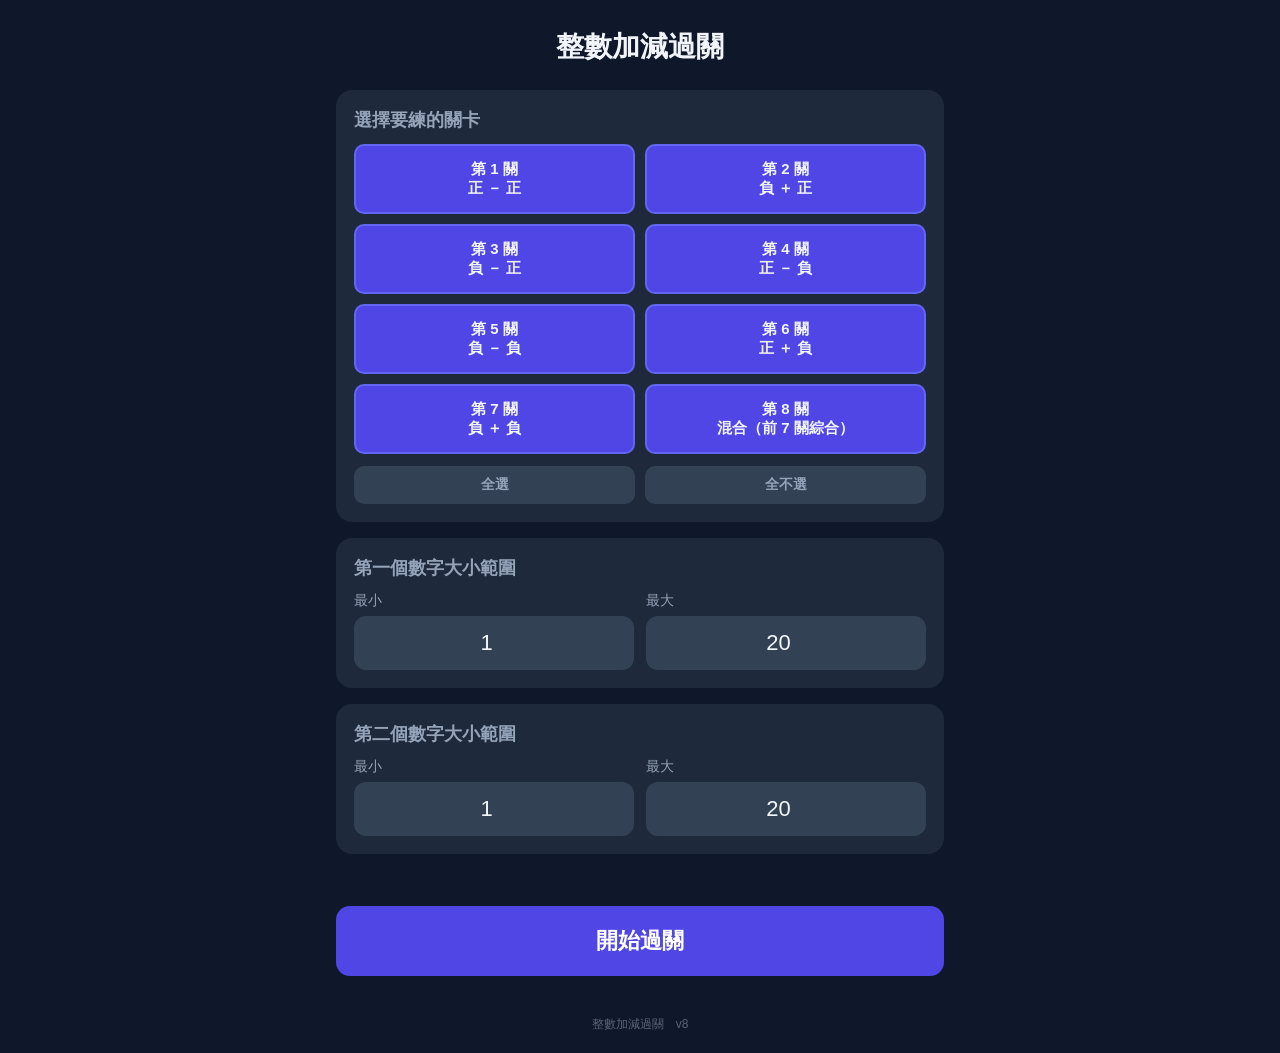
==== level.html @ 616424c7 "v8：抽出獨立「加減過關」頁 + 成績回傳 Google 試算表 - 新增 level.html / level.js：只含過關模式的獨立頁，可單獨安裝（manifest-level） - 每次結束（" ====
<!DOCTYPE html>
<html lang="zh-Hant">
<head>
  <meta charset="UTF-8" />
  <meta name="viewport" content="width=device-width, initial-scale=1.0, viewport-fit=cover, maximum-scale=1.0, user-scalable=no" />
  <meta name="theme-color" content="#4f46e5" />
  <title>整數加減過關</title>

  <link rel="manifest" href="manifest-level.webmanifest" />
  <link rel="icon" type="image/svg+xml" href="icons/icon.svg" />
  <link rel="apple-touch-icon" href="icons/icon-192.png" />
  <meta name="apple-mobile-web-app-capable" content="yes" />
  <meta name="apple-mobile-web-app-status-bar-style" content="black-translucent" />
  <meta name="apple-mobile-web-app-title" content="過關" />

  <link rel="stylesheet" href="style.css" />
</head>
<body>
  <div id="app">

    <!-- ===== 設定畫面 ===== -->
    <section id="setup" class="screen active">
      <h1>整數加減過關</h1>

      <div class="card">
        <h2>選擇要練的關卡</h2>
        <div id="levels-select" class="levels-select"></div>
        <div class="levels-actions">
          <button type="button" class="mini-btn" id="lvl-all">全選</button>
          <button type="button" class="mini-btn" id="lvl-none">全不選</button>
        </div>
      </div>

      <div class="card">
        <h2>第一個數字大小範圍</h2>
        <div class="range-row">
          <label>最小 <input type="number" id="minA" value="1"></label>
          <label>最大 <input type="number" id="maxA" value="20"></label>
        </div>
      </div>

      <div class="card">
        <h2>第二個數字大小範圍</h2>
        <div class="range-row">
          <label>最小 <input type="number" id="minB" value="1"></label>
          <label>最大 <input type="number" id="maxB" value="20"></label>
        </div>
      </div>

      <p id="setup-error" class="error"></p>
      <button id="start-btn" class="primary big">開始過關</button>
    </section>

    <!-- ===== 過關畫面 ===== -->
    <section id="quiz" class="screen">
      <header class="quiz-top">
        <button id="quit-btn" class="ghost">✕</button>
        <div class="progress-wrap"><div id="progress-bar"></div></div>
        <span id="progress-text">連續 0 / 30</span>
      </header>

      <div id="level-banner" class="level-banner"></div>
      <div id="review-panel" class="review-panel" hidden></div>

      <div class="question-area">
        <div id="question" class="question"></div>
        <div id="answer" class="answer-box"><span class="placeholder">?</span></div>
        <div id="feedback" class="feedback"></div>
      </div>

      <div class="keypad">
        <button class="key" data-key="7">7</button>
        <button class="key" data-key="8">8</button>
        <button class="key" data-key="9">9</button>
        <button class="key" data-key="4">4</button>
        <button class="key" data-key="5">5</button>
        <button class="key" data-key="6">6</button>
        <button class="key" data-key="1">1</button>
        <button class="key" data-key="2">2</button>
        <button class="key" data-key="3">3</button>
        <button class="key sign" data-key="sign">±</button>
        <button class="key" data-key="0">0</button>
        <button class="key back" data-key="back">⌫</button>
      </div>

      <button id="submit-btn" class="primary big">確定</button>
    </section>

    <!-- ===== 結果畫面 ===== -->
    <section id="result" class="screen">
      <h1 id="result-title">練習結束</h1>
      <div id="score" class="score"></div>
      <div id="score-detail" class="score-detail"></div>
      <div id="record-status" class="record-status"></div>
      <div id="wrong-list" class="wrong-list"></div>
      <button id="again-btn" class="primary big">再一次</button>
      <button id="home-btn" class="ghost big">回設定</button>
    </section>

    <footer id="app-version" class="app-version"></footer>

  </div>

  <script src="level.js"></script>
</body>
</html>
---- style.css ----
:root {
  --bg: #0f172a;
  --card: #1e293b;
  --card2: #334155;
  --accent: #4f46e5;
  --accent2: #6366f1;
  --text: #f1f5f9;
  --muted: #94a3b8;
  --ok: #22c55e;
  --bad: #ef4444;
  --radius: 16px;
}

* { box-sizing: border-box; -webkit-tap-highlight-color: transparent; }

html, body {
  margin: 0;
  height: 100%;
  background: var(--bg);
  color: var(--text);
  font-family: -apple-system, "Segoe UI", "Microsoft JhengHei", "PingFang TC", sans-serif;
  overscroll-behavior: none;
  touch-action: pan-y;               /* 允許上下捲動，禁止雙指縮放 */
  -webkit-text-size-adjust: 100%;    /* 禁止自動放大字級 */
  text-size-adjust: 100%;
  -webkit-user-select: none;         /* 避免長按選字 */
  user-select: none;
}

/* 數字輸入框仍可選取 */
input { user-select: text; -webkit-user-select: text; }

.page-link {
  display: block; text-align: center; color: var(--accent2);
  font-size: 15px; font-weight: 700; text-decoration: none; padding: 6px;
}

/* 版本註記 */
.app-version {
  text-align: center; color: var(--muted); font-size: 12px;
  padding: 8px 0 20px; opacity: .55;
}

#app {
  max-width: 640px;
  margin: 0 auto;
  min-height: 100%;
  padding: env(safe-area-inset-top) 16px env(safe-area-inset-bottom);
}

.screen { display: none; flex-direction: column; gap: 16px; padding: 20px 0 32px; }
.screen.active { display: flex; }

h1 { font-size: 28px; text-align: center; margin: 8px 0; }
h2 { font-size: 18px; margin: 0 0 12px; color: var(--muted); font-weight: 600; }

/* ===== 設定畫面 ===== */
.card {
  background: var(--card);
  border-radius: var(--radius);
  padding: 18px;
}

/* 模式切換 */
.mode-toggle { display: flex; gap: 10px; }
.mode-btn {
  flex: 1; padding: 16px; font-size: 18px; font-weight: 800;
  background: var(--card2); color: var(--text);
  border: 2px solid transparent; border-radius: 12px;
}
.mode-btn.active { background: var(--accent); border-color: var(--accent2); }
.mode-hint { margin: 12px 0 0; color: var(--muted); font-size: 14px; line-height: 1.6; min-height: 0; }
.mode-hint:empty { display: none; }
.hidden { display: none !important; }

/* 過關橫幅 */
.level-banner {
  background: var(--card); border-radius: 12px; padding: 12px 16px;
  text-align: center; font-size: 18px; font-weight: 800;
  border: 2px solid var(--accent2);
}
.level-banner .sub { display: block; color: var(--muted); font-size: 13px; font-weight: 600; margin-top: 2px; }

/* 錯題複習面板 */
.review-panel {
  background: var(--card); border-radius: 12px; padding: 12px 14px;
  border: 2px solid var(--bad);
}
.review-title { font-size: 14px; font-weight: 700; color: var(--bad); margin-bottom: 8px; text-align: center; }
.review-items { display: flex; flex-wrap: wrap; gap: 8px; justify-content: center; }
.rv-item {
  background: var(--card2); border-radius: 8px; padding: 6px 10px;
  font-size: 15px; font-weight: 700; color: var(--muted); opacity: .7;
}
.rv-item.rv-current { color: var(--text); opacity: 1; border: 2px solid var(--accent2); }
.rv-item.rv-done { color: var(--ok); opacity: 1; }

/* 關卡選擇 */
.levels-select { display: grid; grid-template-columns: 1fr 1fr; gap: 10px; }
.lvl-toggle { position: relative; }
.lvl-toggle input { position: absolute; opacity: 0; }
.lvl-toggle span {
  display: block; text-align: center; padding: 14px 8px; font-size: 15px; font-weight: 700;
  background: var(--card2); border-radius: 10px; border: 2px solid transparent; transition: .15s;
}
.lvl-toggle input:checked + span { background: var(--accent); border-color: var(--accent2); }
.levels-actions { display: flex; gap: 10px; margin-top: 12px; }
.mini-btn {
  flex: 1; padding: 10px; font-size: 14px; font-weight: 700;
  background: var(--card2); color: var(--muted); border: none; border-radius: 10px;
}

.ops { display: grid; grid-template-columns: 1fr 1fr; gap: 12px; }
.op-toggle { position: relative; }
.op-toggle input { position: absolute; opacity: 0; }
.op-toggle span {
  display: block; text-align: center; padding: 18px; font-size: 20px; font-weight: 700;
  background: var(--card2); border-radius: 12px; border: 2px solid transparent;
  transition: .15s;
}
.op-toggle input:checked + span {
  background: var(--accent); border-color: var(--accent2);
}

.range-row, .count-row { display: flex; gap: 12px; }
.range-row label {
  flex: 1; display: flex; flex-direction: column; gap: 6px;
  font-size: 14px; color: var(--muted);
}
.range-row input {
  width: 100%; padding: 14px; font-size: 22px; text-align: center;
  background: var(--card2); border: none; border-radius: 12px; color: var(--text);
}

.count-btn {
  flex: 1; padding: 16px; font-size: 18px; font-weight: 700;
  background: var(--card2); color: var(--text);
  border: 2px solid transparent; border-radius: 12px;
}
.count-btn.active { background: var(--accent); border-color: var(--accent2); }

.error { color: var(--bad); text-align: center; min-height: 20px; margin: 0; font-weight: 600; }

/* ===== 按鈕 ===== */
button { cursor: pointer; font-family: inherit; }
.primary {
  background: var(--accent); color: #fff; border: none; border-radius: 14px;
  font-weight: 800;
}
.primary:active { background: var(--accent2); }
.big { padding: 20px; font-size: 22px; width: 100%; }
.ghost {
  background: transparent; color: var(--muted); border: none; font-size: 18px;
}
.ghost.big { border: 2px solid var(--card2); border-radius: 14px; }

/* ===== 練習畫面 ===== */
#quiz { justify-content: space-between; min-height: 100vh; }

.quiz-top { display: flex; align-items: center; gap: 12px; }
#quit-btn { font-size: 24px; width: 44px; }
.progress-wrap { flex: 1; height: 10px; background: var(--card2); border-radius: 6px; overflow: hidden; }
#progress-bar { height: 100%; width: 0%; background: var(--accent); transition: width .3s; }
#progress-text { color: var(--muted); font-size: 14px; min-width: 56px; text-align: right; }

.question-area { text-align: center; padding: 20px 0; }
.question { font-size: 44px; font-weight: 800; letter-spacing: 2px; }
.answer-box {
  margin: 20px auto 0; min-height: 72px; min-width: 200px; max-width: 320px;
  display: flex; align-items: center; justify-content: center;
  font-size: 48px; font-weight: 800;
  background: var(--card); border-radius: var(--radius); border: 3px solid var(--card2);
  padding: 0 20px;
}
.answer-box .placeholder { color: var(--muted); }
.answer-box.ok { border-color: var(--ok); }
.answer-box.bad { border-color: var(--bad); }
.feedback { min-height: 28px; margin-top: 12px; font-size: 20px; font-weight: 700; }
.feedback.ok { color: var(--ok); }
.feedback.bad { color: var(--bad); }

.keypad {
  display: grid; grid-template-columns: repeat(3, 1fr); gap: 12px; margin: 8px 0;
}
.key {
  padding: 22px; font-size: 28px; font-weight: 700;
  background: var(--card); color: var(--text);
  border: none; border-radius: 14px;
}
.key:active { background: var(--card2); }
.key.sign { background: var(--card2); }
.key.back { background: var(--card2); }

/* ===== 結果畫面 ===== */
.score { text-align: center; font-size: 56px; font-weight: 800; color: var(--accent2); }
.score-detail { text-align: center; color: var(--muted); font-size: 18px; line-height: 1.6; }
.record-status { text-align: center; font-size: 14px; }
.record-status.muted { color: var(--muted); }
.record-status.ok { color: var(--ok); }
.record-status.bad { color: var(--bad); }
.wrong-list { display: flex; flex-direction: column; gap: 8px; }
.wrong-item {
  background: var(--card); border-radius: 12px; padding: 12px 16px;
  display: flex; justify-content: space-between; font-size: 18px;
}
.wrong-item .you { color: var(--bad); }
.wrong-item .correct { color: var(--ok); font-weight: 700; }
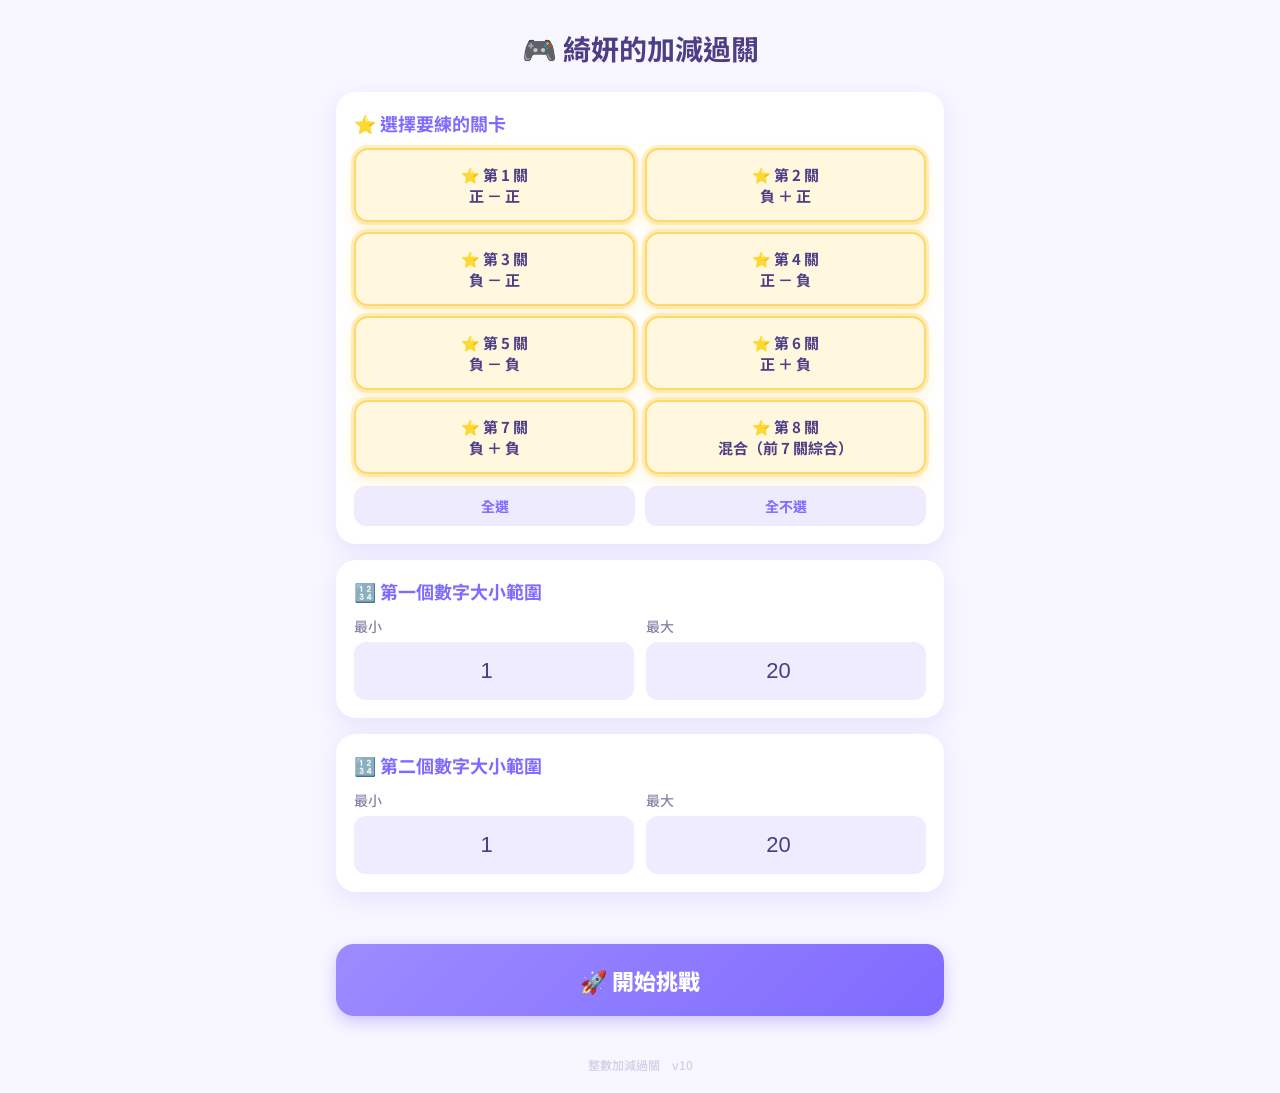
==== commit 57450cfa: "v10：過關頁改為綺妍版馬卡龍手帳風配色 - 標題改「綺妍-整數加減過關」，h1 加 🎮、關卡加 ⭐、範圍加 🔢、按鈕「🚀 開始挑戰」 - 新增 cute.css（僅套用於 level.html）：奶" ====
--- a/level.html
+++ b/level.html
@@ -3,27 +3,32 @@
 <head>
   <meta charset="UTF-8" />
   <meta name="viewport" content="width=device-width, initial-scale=1.0, viewport-fit=cover, maximum-scale=1.0, user-scalable=no" />
-  <meta name="theme-color" content="#4f46e5" />
-  <title>整數加減過關</title>
+  <meta name="theme-color" content="#8B7BFF" />
+  <title>綺妍-整數加減過關</title>
 
   <link rel="manifest" href="manifest-level.webmanifest" />
   <link rel="icon" type="image/svg+xml" href="icons/icon.svg" />
   <link rel="apple-touch-icon" href="icons/icon-192.png" />
   <meta name="apple-mobile-web-app-capable" content="yes" />
   <meta name="apple-mobile-web-app-status-bar-style" content="black-translucent" />
-  <meta name="apple-mobile-web-app-title" content="過關" />
+  <meta name="apple-mobile-web-app-title" content="綺妍過關" />
+
+  <link rel="preconnect" href="https://fonts.googleapis.com" />
+  <link rel="preconnect" href="https://fonts.gstatic.com" crossorigin />
+  <link href="https://fonts.googleapis.com/css2?family=Noto+Sans+TC:wght@400;500;700&display=swap" rel="stylesheet" />
 
   <link rel="stylesheet" href="style.css" />
+  <link rel="stylesheet" href="cute.css" />
 </head>
 <body>
   <div id="app">
 
     <!-- ===== 設定畫面 ===== -->
     <section id="setup" class="screen active">
-      <h1>整數加減過關</h1>
+      <h1>🎮 綺妍的加減過關</h1>
 
       <div class="card">
-        <h2>選擇要練的關卡</h2>
+        <h2>⭐ 選擇要練的關卡</h2>
         <div id="levels-select" class="levels-select"></div>
         <div class="levels-actions">
           <button type="button" class="mini-btn" id="lvl-all">全選</button>
@@ -32,7 +37,7 @@
       </div>
 
       <div class="card">
-        <h2>第一個數字大小範圍</h2>
+        <h2>🔢 第一個數字大小範圍</h2>
         <div class="range-row">
           <label>最小 <input type="number" id="minA" value="1"></label>
           <label>最大 <input type="number" id="maxA" value="20"></label>
@@ -40,7 +45,7 @@
       </div>
 
       <div class="card">
-        <h2>第二個數字大小範圍</h2>
+        <h2>🔢 第二個數字大小範圍</h2>
         <div class="range-row">
           <label>最小 <input type="number" id="minB" value="1"></label>
           <label>最大 <input type="number" id="maxB" value="20"></label>
@@ -48,7 +53,7 @@
       </div>
 
       <p id="setup-error" class="error"></p>
-      <button id="start-btn" class="primary big">開始過關</button>
+      <button id="start-btn" class="primary big">🚀 開始挑戰</button>
     </section>
 
     <!-- ===== 過關畫面 ===== -->
--- a/cute.css
+++ b/cute.css
@@ -0,0 +1,129 @@
+/* ===== 綺妍版：馬卡龍／奶油紫手帳風（只套用在過關頁）===== */
+:root {
+  --bg: #F8F6FF;
+  --card: #FFFFFF;
+  --card2: #F0ECFF;
+  --accent: #8B7BFF;
+  --accent2: #7E6BFF;
+  --text: #4D3E85;      /* 標題／重點字 */
+  --muted: #8B84A8;     /* 次要字 */
+  --ok: #3FBE7A;
+  --bad: #F5738C;
+  --gold: #FFD76A;      /* 選取強調 */
+  --radius: 20px;
+}
+
+html, body {
+  background: var(--bg);
+  color: #666666;
+  font-family: "Noto Sans TC", -apple-system, "PingFang TC", "Microsoft JhengHei", sans-serif;
+  font-weight: 500;
+}
+
+h1 { color: var(--text); font-weight: 700; }
+h2 { color: var(--accent2); font-weight: 700; }
+
+/* 卡片：白底、圓角 20、柔和陰影 */
+.card {
+  background: var(--card);
+  border-radius: var(--radius);
+  box-shadow: 0 8px 24px rgba(139, 123, 255, .15);
+}
+
+/* 主按鈕：漸層、圓角 18、hover 變亮、按下微縮 */
+.primary {
+  background: linear-gradient(135deg, #9C8BFF, #7E6BFF);
+  border-radius: 18px;
+  box-shadow: 0 6px 16px rgba(126, 107, 255, .35);
+  transition: transform .1s, filter .15s;
+}
+.primary:hover { filter: brightness(1.08); }
+.primary:active {
+  background: linear-gradient(135deg, #9C8BFF, #7E6BFF);
+  transform: scale(.97);
+}
+
+/* 次要／幽靈按鈕 */
+.ghost { color: #B0A8CE; }
+.ghost.big { border: 2px solid #E4DCFF; border-radius: 16px; }
+.mini-btn {
+  background: #EFEBFF; color: var(--accent2); font-weight: 700; border-radius: 12px;
+  transition: transform .1s;
+}
+.mini-btn:active { transform: scale(.96); }
+
+/* 輸入框：淺紫底、Focus 紫框 */
+.range-row input {
+  background: var(--card2); color: var(--text); border: 2px solid transparent;
+  transition: border-color .15s;
+}
+.range-row input:focus { outline: none; border-color: var(--accent); }
+
+/* 關卡選擇：黃色外框＋淡淡發光 */
+.lvl-toggle span {
+  background: var(--card2); color: #6E639E; border: 2px solid transparent;
+  border-radius: 14px; font-weight: 700;
+}
+.lvl-toggle input:checked + span {
+  background: #FFF7DE; color: var(--text); border-color: var(--gold);
+  box-shadow: 0 0 0 3px rgba(255, 215, 106, .4), 0 6px 14px rgba(255, 215, 106, .35);
+}
+
+/* 進度條 */
+.progress-wrap { background: #EAE4FF; }
+#progress-bar { background: linear-gradient(90deg, #9C8BFF, #7E6BFF); }
+#progress-text { color: var(--muted); }
+
+/* 關卡橫幅 */
+.level-banner {
+  background: #FFFFFF; border: 2px solid var(--gold);
+  border-radius: 18px; color: var(--text);
+  box-shadow: 0 4px 14px rgba(139, 123, 255, .15);
+}
+.level-banner .sub { color: var(--muted); }
+
+/* 題目與答案框 */
+.question { color: var(--text); }
+.answer-box {
+  background: #FFFFFF; border: 3px solid #E4DCFF; color: var(--text);
+  box-shadow: 0 6px 18px rgba(139, 123, 255, .15);
+}
+.answer-box.ok { border-color: var(--ok); animation: pop .4s ease; }
+.answer-box.bad { border-color: var(--bad); animation: shake .4s ease; }
+
+@keyframes pop { 0% { transform: scale(1); } 40% { transform: scale(1.12); } 100% { transform: scale(1); } }
+@keyframes shake { 0%,100% { transform: translateX(0); } 25% { transform: translateX(-6px); } 75% { transform: translateX(6px); } }
+
+/* 數字鍵盤 */
+.key {
+  background: #F3EFFF; color: var(--text); border-radius: 16px; font-weight: 700;
+  box-shadow: 0 3px 8px rgba(139, 123, 255, .15);
+  transition: transform .08s;
+}
+.key:active { transform: scale(.95); background: #E7E0FF; }
+.key.sign, .key.back { background: #E7E0FF; }
+
+/* 錯題複習面板 */
+.review-panel { background: #FFF3F6; border: 2px solid #F7A8BE; }
+.review-title { color: #E8698A; }
+.rv-item { background: #FBEFF3; color: #C084A0; }
+.rv-item.rv-current { color: var(--text); border-color: var(--accent2); }
+.rv-item.rv-done { color: var(--ok); }
+
+/* 結果頁 */
+.score { color: var(--accent2); }
+.record-status.ok { color: var(--ok); }
+.record-status.bad { color: var(--bad); }
+.wrong-item { box-shadow: 0 3px 10px rgba(139, 123, 255, .1); }
+
+.app-version { color: #B7AFD4; }
+
+/* Confetti（全破時） */
+.confetti-piece {
+  position: fixed; top: -20px; width: 10px; height: 14px; border-radius: 2px;
+  z-index: 999; pointer-events: none;
+  animation: confetti-fall 2.2s linear forwards;
+}
+@keyframes confetti-fall {
+  to { top: 105vh; transform: rotate(720deg); }
+}
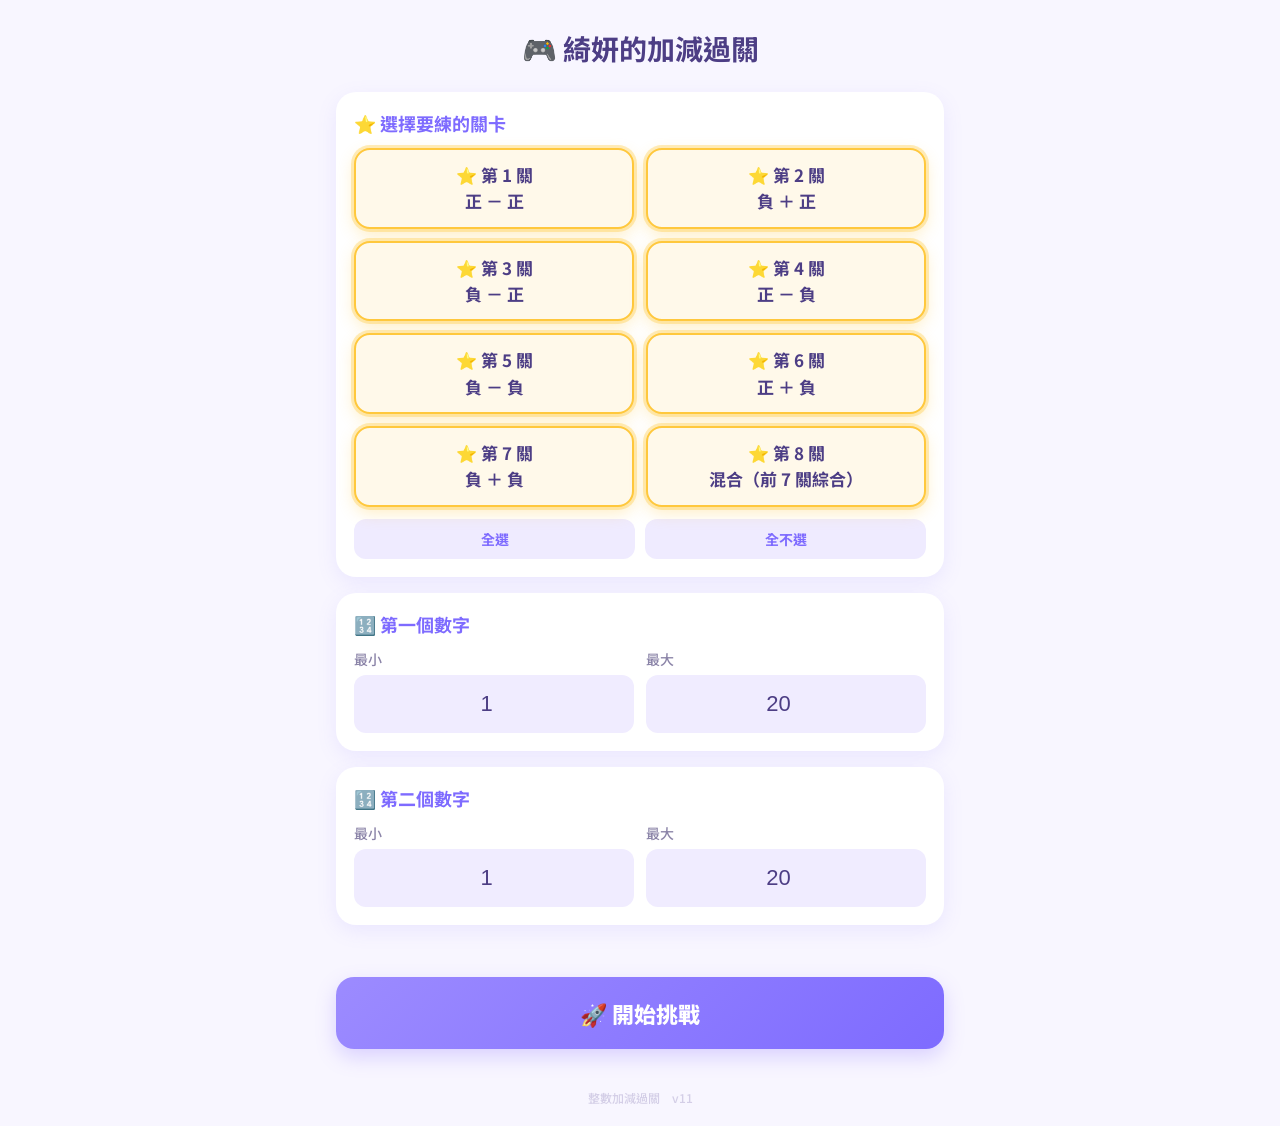
==== commit 5bca8341: "v11：綺妍版 UI 打磨（國一女生風格細節） 首頁：關卡未選白底細框、選取才黃框(#FFC83D)發光、按鈕加高至 74px；       開始鈕加陰影+hover上浮+click縮放；數字範圍標題" ====
--- a/level.html
+++ b/level.html
@@ -37,7 +37,7 @@
       </div>
 
       <div class="card">
-        <h2>🔢 第一個數字大小範圍</h2>
+        <h2>🔢 第一個數字</h2>
         <div class="range-row">
           <label>最小 <input type="number" id="minA" value="1"></label>
           <label>最大 <input type="number" id="maxA" value="20"></label>
@@ -45,7 +45,7 @@
       </div>
 
       <div class="card">
-        <h2>🔢 第二個數字大小範圍</h2>
+        <h2>🔢 第二個數字</h2>
         <div class="range-row">
           <label>最小 <input type="number" id="minB" value="1"></label>
           <label>最大 <input type="number" id="maxB" value="20"></label>
--- a/cute.css
+++ b/cute.css
@@ -1,4 +1,5 @@
-/* ===== 綺妍版：馬卡龍／奶油紫手帳風（只套用在過關頁）===== */
+/* ===== 綺妍版：奶油紫 × 白 × 馬卡龍（只套用在過關頁）=====
+   目標：像文具店的可愛學習 App，乾淨溫柔、有闖關遊戲感 */
 :root {
   --bg: #F8F6FF;
   --card: #FFFFFF;
@@ -9,7 +10,8 @@
   --muted: #8B84A8;     /* 次要字 */
   --ok: #3FBE7A;
   --bad: #F5738C;
-  --gold: #FFD76A;      /* 選取強調 */
+  --gold: #FFC83D;      /* 選取強調 */
+  --line: #E9E3FF;      /* 邊框 */
   --radius: 20px;
 }
 
@@ -27,29 +29,23 @@
 .card {
   background: var(--card);
   border-radius: var(--radius);
-  box-shadow: 0 8px 24px rgba(139, 123, 255, .15);
+  box-shadow: 0 6px 20px rgba(139, 123, 255, .12);
 }
 
-/* 主按鈕：漸層、圓角 18、hover 變亮、按下微縮 */
+/* 主按鈕：漸層、圓角 18、hover 上浮、按下微縮 */
 .primary {
   background: linear-gradient(135deg, #9C8BFF, #7E6BFF);
   border-radius: 18px;
-  box-shadow: 0 6px 16px rgba(126, 107, 255, .35);
-  transition: transform .1s, filter .15s;
+  box-shadow: 0 8px 20px rgba(128, 98, 255, .25);
+  transition: transform .12s ease, filter .15s, box-shadow .15s;
 }
-.primary:hover { filter: brightness(1.08); }
-.primary:active {
-  background: linear-gradient(135deg, #9C8BFF, #7E6BFF);
-  transform: scale(.97);
-}
+.primary:hover { filter: brightness(1.06); transform: translateY(-2px); box-shadow: 0 12px 24px rgba(128, 98, 255, .3); }
+.primary:active { background: linear-gradient(135deg, #9C8BFF, #7E6BFF); transform: scale(.97); }
 
 /* 次要／幽靈按鈕 */
 .ghost { color: #B0A8CE; }
-.ghost.big { border: 2px solid #E4DCFF; border-radius: 16px; }
-.mini-btn {
-  background: #EFEBFF; color: var(--accent2); font-weight: 700; border-radius: 12px;
-  transition: transform .1s;
-}
+.ghost.big { border: 2px solid var(--line); border-radius: 16px; }
+.mini-btn { background: #EFEBFF; color: var(--accent2); font-weight: 700; border-radius: 12px; transition: transform .1s; }
 .mini-btn:active { transform: scale(.96); }
 
 /* 輸入框：淺紫底、Focus 紫框 */
@@ -59,20 +55,27 @@
 }
 .range-row input:focus { outline: none; border-color: var(--accent); }
 
-/* 關卡選擇：黃色外框＋淡淡發光 */
+/* 關卡選擇：未選白底細框；選取黃框＋淡發光、加大 */
+.levels-select { gap: 12px; }
 .lvl-toggle span {
-  background: var(--card2); color: #6E639E; border: 2px solid transparent;
-  border-radius: 14px; font-weight: 700;
+  background: #FFFFFF; color: #6E639E; border: 1px solid var(--line);
+  border-radius: 16px; font-weight: 700; font-size: 17px; line-height: 1.55;
+  min-height: 74px; display: flex; flex-direction: column;
+  align-items: center; justify-content: center; padding: 12px 8px;
+  box-shadow: 0 3px 10px rgba(139, 123, 255, .08);
+  transition: transform .1s;
 }
 .lvl-toggle input:checked + span {
-  background: #FFF7DE; color: var(--text); border-color: var(--gold);
-  box-shadow: 0 0 0 3px rgba(255, 215, 106, .4), 0 6px 14px rgba(255, 215, 106, .35);
+  background: #FFF9EA; color: var(--text); border: 2px solid var(--gold);
+  box-shadow: 0 0 0 3px rgba(255, 200, 61, .35), 0 6px 16px rgba(255, 200, 61, .3);
 }
+.lvl-toggle input:active + span { transform: scale(.97); }
 
-/* 進度條 */
-.progress-wrap { background: #EAE4FF; }
+/* 進度／狀態列：字大一點好讀 */
+.progress-wrap { background: #EAE4FF; height: 12px; }
 #progress-bar { background: linear-gradient(90deg, #9C8BFF, #7E6BFF); }
-#progress-text { color: var(--muted); }
+#progress-text { color: var(--muted); font-size: 14px; font-weight: 600; min-width: auto; white-space: nowrap; }
+#quit-btn { color: #B0A8CE; }
 
 /* 關卡橫幅 */
 .level-banner {
@@ -82,26 +85,34 @@
 }
 .level-banner .sub { color: var(--muted); }
 
-/* 題目與答案框 */
-.question { color: var(--text); }
+/* 題目：加大成為主視覺 */
+.question { color: var(--text); font-size: clamp(42px, 12vw, 58px); }
+
+/* 答案框與提示 */
 .answer-box {
-  background: #FFFFFF; border: 3px solid #E4DCFF; color: var(--text);
+  background: #FFFFFF; border: 3px solid var(--line); color: var(--text);
   box-shadow: 0 6px 18px rgba(139, 123, 255, .15);
 }
+.answer-box .placeholder { font-size: 22px; color: #B9B0DA; font-weight: 500; }
 .answer-box.ok { border-color: var(--ok); animation: pop .4s ease; }
 .answer-box.bad { border-color: var(--bad); animation: shake .4s ease; }
-
 @keyframes pop { 0% { transform: scale(1); } 40% { transform: scale(1.12); } 100% { transform: scale(1); } }
 @keyframes shake { 0%,100% { transform: translateX(0); } 25% { transform: translateX(-6px); } 75% { transform: translateX(6px); } }
 
-/* 數字鍵盤 */
+/* 回饋文字 */
+.feedback { font-weight: 700; }
+.feedback.ok { color: var(--ok); }
+.feedback.bad { color: var(--bad); }
+
+/* 數字鍵盤：白底淡紫框，按下淡紫底 */
 .key {
-  background: #F3EFFF; color: var(--text); border-radius: 16px; font-weight: 700;
-  box-shadow: 0 3px 8px rgba(139, 123, 255, .15);
-  transition: transform .08s;
+  background: #FFFFFF; color: var(--text); border: 1.5px solid var(--line);
+  border-radius: 16px; font-weight: 700;
+  box-shadow: 0 3px 8px rgba(139, 123, 255, .10);
+  transition: transform .08s, background .1s;
 }
-.key:active { transform: scale(.95); background: #E7E0FF; }
-.key.sign, .key.back { background: #E7E0FF; }
+.key:active { transform: scale(.95); background: #EFEAFF; border-color: #D8CCFF; }
+.key.sign, .key.back { background: #F3EFFF; }
 
 /* 錯題複習面板 */
 .review-panel { background: #FFF3F6; border: 2px solid #F7A8BE; }
@@ -112,6 +123,7 @@
 
 /* 結果頁 */
 .score { color: var(--accent2); }
+.score-detail { color: #666666; }
 .record-status.ok { color: var(--ok); }
 .record-status.bad { color: var(--bad); }
 .wrong-item { box-shadow: 0 3px 10px rgba(139, 123, 255, .1); }
@@ -124,6 +136,4 @@
   z-index: 999; pointer-events: none;
   animation: confetti-fall 2.2s linear forwards;
 }
-@keyframes confetti-fall {
-  to { top: 105vh; transform: rotate(720deg); }
-}
+@keyframes confetti-fall { to { top: 105vh; transform: rotate(720deg); } }
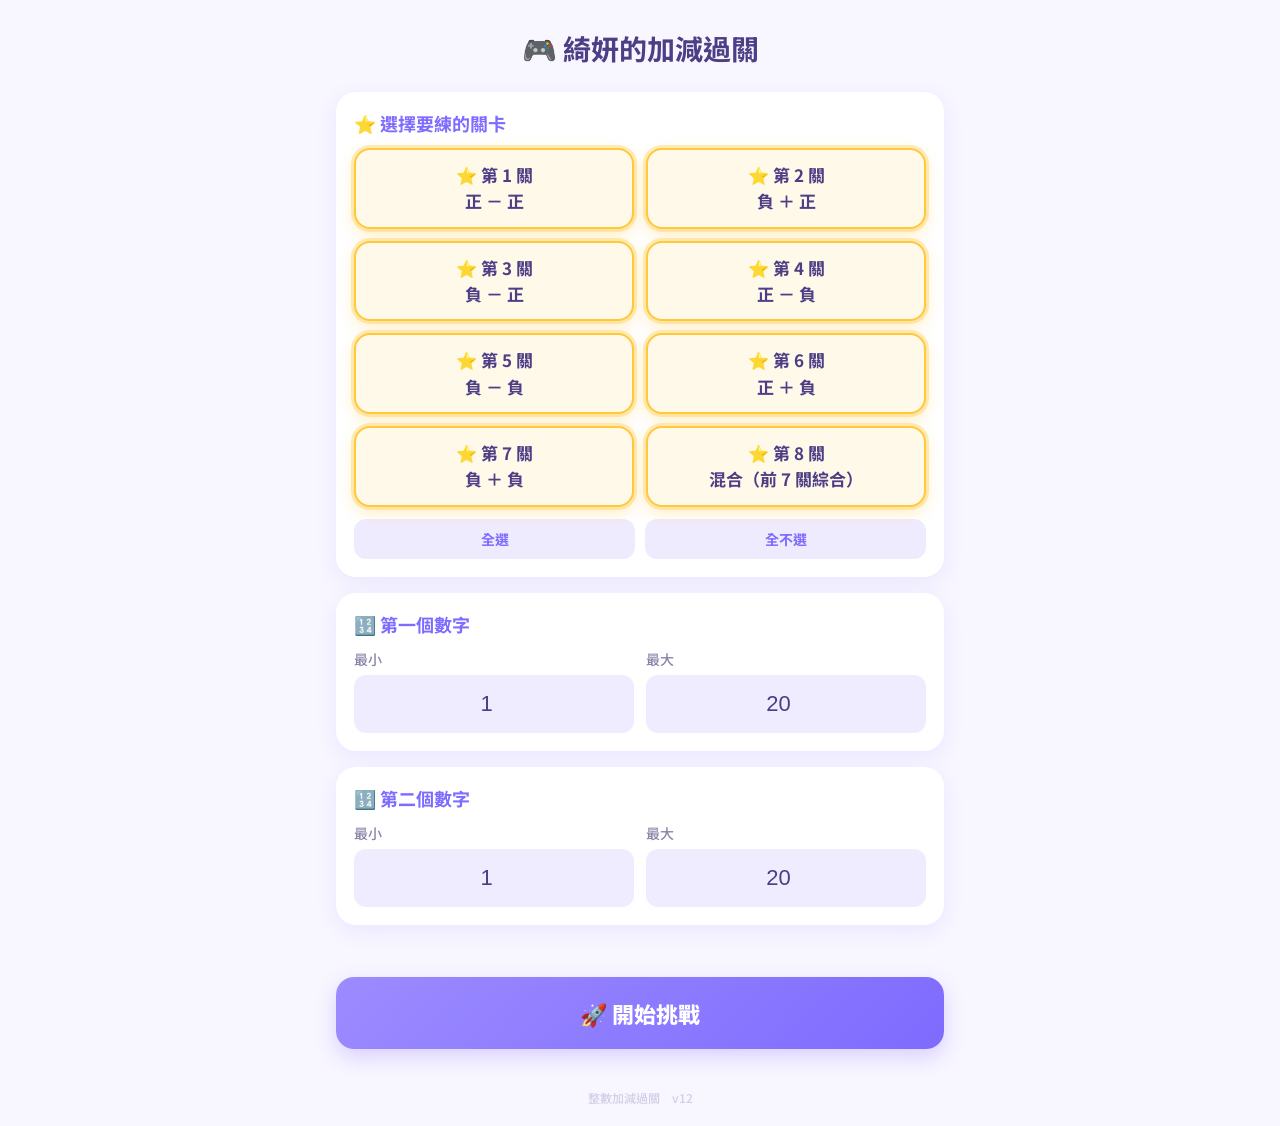
==== commit d0465378: "v12：綺妍版專屬圖示 + 吉祥物妍妍貓，品牌一致化 - 新增粉紫漸層遊戲手把圖示（icon-level.*），只給過關頁與其 manifest 使用，   主練習頁圖示不動 - 新增吉祥物「妍妍貓」" ====
--- a/level.html
+++ b/level.html
@@ -7,8 +7,8 @@
   <title>綺妍-整數加減過關</title>
 
   <link rel="manifest" href="manifest-level.webmanifest" />
-  <link rel="icon" type="image/svg+xml" href="icons/icon.svg" />
-  <link rel="apple-touch-icon" href="icons/icon-192.png" />
+  <link rel="icon" type="image/svg+xml" href="icons/icon-level.svg" />
+  <link rel="apple-touch-icon" href="icons/icon-level-192.png" />
   <meta name="apple-mobile-web-app-capable" content="yes" />
   <meta name="apple-mobile-web-app-status-bar-style" content="black-translucent" />
   <meta name="apple-mobile-web-app-title" content="綺妍過關" />
@@ -68,6 +68,7 @@
       <div id="review-panel" class="review-panel" hidden></div>
 
       <div class="question-area">
+        <div id="mascot" class="mascot"></div>
         <div id="question" class="question"></div>
         <div id="answer" class="answer-box"><span class="placeholder">?</span></div>
         <div id="feedback" class="feedback"></div>
@@ -93,6 +94,7 @@
 
     <!-- ===== 結果畫面 ===== -->
     <section id="result" class="screen">
+      <div id="mascot-win" class="mascot-win"></div>
       <h1 id="result-title">練習結束</h1>
       <div id="score" class="score"></div>
       <div id="score-detail" class="score-detail"></div>
--- a/cute.css
+++ b/cute.css
@@ -130,6 +130,28 @@
 
 .app-version { color: #B7AFD4; }
 
+/* 吉祥物：妍妍貓 */
+.mascot { width: 76px; margin: 0 auto 8px; }
+.mascot svg { width: 100%; height: auto; display: block; animation: bob 2.4s ease-in-out infinite; transform-origin: 50% 100%; }
+.mascot.react svg { animation: hop .5s ease; }
+.mascot.react-big svg { animation: hop-big .6s ease; }
+.mascot-win { width: 132px; margin: 0 auto 6px; }
+.mascot-win svg { width: 100%; height: auto; display: block; animation: hop-big .7s ease; transform-origin: 50% 100%; }
+@keyframes bob { 0%,100% { transform: translateY(0); } 50% { transform: translateY(-6px); } }
+@keyframes hop {
+  0% { transform: translateY(0) scale(1); }
+  30% { transform: translateY(-18px) scale(1.08, .94); }
+  60% { transform: translateY(0) scale(.96, 1.04); }
+  100% { transform: translateY(0) scale(1); }
+}
+@keyframes hop-big {
+  0% { transform: translateY(0) scale(1) rotate(0); }
+  25% { transform: translateY(-28px) scale(1.14, .9) rotate(-6deg); }
+  55% { transform: translateY(0) scale(.92, 1.08) rotate(4deg); }
+  75% { transform: translateY(-8px) scale(1.03) rotate(0); }
+  100% { transform: translateY(0) scale(1); }
+}
+
 /* Confetti（全破時） */
 .confetti-piece {
   position: fixed; top: -20px; width: 10px; height: 14px; border-radius: 2px;
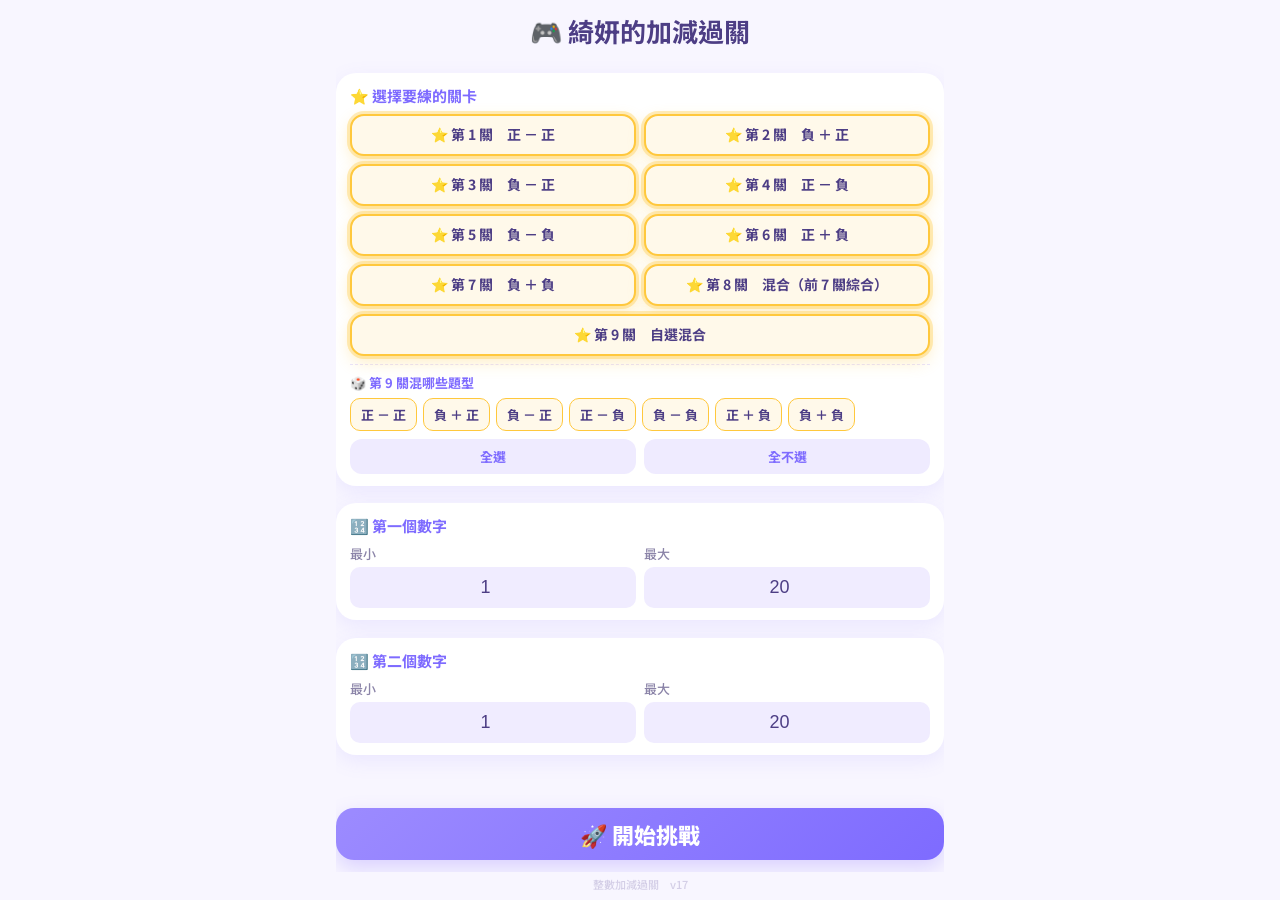
==== commit 07559aa7: "v17：新增第9關「自選混合」，關卡改 1-8 雙排、第9關整排在最下 - 第 9 關＝使用者自選題型的混合（勾選第9關才展開題型選擇器，預設收起不佔空間） - 關卡鈕改單行、縮小 min-heigh" ====
--- a/level.html
+++ b/level.html
@@ -30,6 +30,10 @@
       <div class="card">
         <h2>⭐ 選擇要練的關卡</h2>
         <div id="levels-select" class="levels-select"></div>
+        <div id="mix-wrap" class="mix-wrap" hidden>
+          <div class="mix-label">🎲 第 9 關混哪些題型</div>
+          <div id="mix-select" class="mix-select"></div>
+        </div>
         <div class="levels-actions">
           <button type="button" class="mini-btn" id="lvl-all">全選</button>
           <button type="button" class="mini-btn" id="lvl-none">全不選</button>
--- a/style.css
+++ b/style.css
@@ -15,12 +15,21 @@
 
 html, body {
   margin: 0;
+  padding: 0;
+  width: 100%;
   height: 100%;
+  height: 100dvh;
+  overflow: hidden;
+  position: fixed;
+  top: 0;
+  left: 0;
+  right: 0;
+  bottom: 0;
   background: var(--bg);
   color: var(--text);
   font-family: -apple-system, "Segoe UI", "Microsoft JhengHei", "PingFang TC", sans-serif;
   overscroll-behavior: none;
-  touch-action: pan-y;               /* 允許上下捲動，禁止雙指縮放 */
+  touch-action: none;               /* 完全禁止上下平移/滾動手勢與縮放 */
   -webkit-text-size-adjust: 100%;    /* 禁止自動放大字級 */
   text-size-adjust: 100%;
   -webkit-user-select: none;         /* 避免長按選字 */
@@ -32,114 +41,130 @@
 
 .page-link {
   display: block; text-align: center; color: var(--accent2);
-  font-size: 15px; font-weight: 700; text-decoration: none; padding: 6px;
+  font-size: 14px; font-weight: 700; text-decoration: none; padding: 4px; flex-shrink: 0;
 }
 
 /* 版本註記 */
 .app-version {
-  text-align: center; color: var(--muted); font-size: 12px;
-  padding: 8px 0 20px; opacity: .55;
+  text-align: center; color: var(--muted); font-size: 11px;
+  padding: 4px 0 8px; opacity: .55; flex-shrink: 0;
 }
 
 #app {
   max-width: 640px;
+  width: 100%;
+  height: 100%;
+  height: 100dvh;
   margin: 0 auto;
-  min-height: 100%;
   padding: env(safe-area-inset-top) 16px env(safe-area-inset-bottom);
-}
-
-.screen { display: none; flex-direction: column; gap: 16px; padding: 20px 0 32px; }
+  display: flex;
+  flex-direction: column;
+  overflow: hidden;
+}
+
+.screen {
+  display: none;
+  flex-direction: column;
+  justify-content: space-between;
+  height: 100%;
+  max-height: 100%;
+  padding: 8px 0 12px;
+  gap: 8px;
+  overflow-y: auto;
+  touch-action: pan-y;
+  -webkit-overflow-scrolling: touch;
+}
 .screen.active { display: flex; }
 
-h1 { font-size: 28px; text-align: center; margin: 8px 0; }
-h2 { font-size: 18px; margin: 0 0 12px; color: var(--muted); font-weight: 600; }
+h1 { font-size: clamp(20px, 3.8vh, 26px); text-align: center; margin: 4px 0 6px; flex-shrink: 0; }
+h2 { font-size: 15px; margin: 0 0 8px; color: var(--muted); font-weight: 600; }
 
 /* ===== 設定畫面 ===== */
 .card {
   background: var(--card);
   border-radius: var(--radius);
-  padding: 18px;
+  padding: 12px 14px;
 }
 
 /* 模式切換 */
-.mode-toggle { display: flex; gap: 10px; }
+.mode-toggle { display: flex; gap: 8px; }
 .mode-btn {
-  flex: 1; padding: 16px; font-size: 18px; font-weight: 800;
+  flex: 1; padding: 10px; font-size: 16px; font-weight: 800;
   background: var(--card2); color: var(--text);
   border: 2px solid transparent; border-radius: 12px;
 }
 .mode-btn.active { background: var(--accent); border-color: var(--accent2); }
-.mode-hint { margin: 12px 0 0; color: var(--muted); font-size: 14px; line-height: 1.6; min-height: 0; }
+.mode-hint { margin: 8px 0 0; color: var(--muted); font-size: 13px; line-height: 1.4; min-height: 0; }
 .mode-hint:empty { display: none; }
 .hidden { display: none !important; }
 
 /* 過關橫幅 */
 .level-banner {
-  background: var(--card); border-radius: 12px; padding: 12px 16px;
-  text-align: center; font-size: 18px; font-weight: 800;
-  border: 2px solid var(--accent2);
-}
-.level-banner .sub { display: block; color: var(--muted); font-size: 13px; font-weight: 600; margin-top: 2px; }
+  background: var(--card); border-radius: 10px; padding: 6px 12px;
+  text-align: center; font-size: 15px; font-weight: 800;
+  border: 2px solid var(--accent2); flex-shrink: 0;
+}
+.level-banner .sub { display: block; color: var(--muted); font-size: 12px; font-weight: 600; margin-top: 1px; }
 
 /* 錯題複習面板 */
 .review-panel {
-  background: var(--card); border-radius: 12px; padding: 12px 14px;
-  border: 2px solid var(--bad);
-}
-.review-title { font-size: 14px; font-weight: 700; color: var(--bad); margin-bottom: 8px; text-align: center; }
-.review-items { display: flex; flex-wrap: wrap; gap: 8px; justify-content: center; }
+  background: var(--card); border-radius: 10px; padding: 6px 10px;
+  border: 2px solid var(--bad); flex-shrink: 0;
+}
+.review-title { font-size: 13px; font-weight: 700; color: var(--bad); margin-bottom: 4px; text-align: center; }
+.review-items { display: flex; flex-wrap: wrap; gap: 6px; justify-content: center; }
 .rv-item {
-  background: var(--card2); border-radius: 8px; padding: 6px 10px;
-  font-size: 15px; font-weight: 700; color: var(--muted); opacity: .7;
+  background: var(--card2); border-radius: 6px; padding: 4px 8px;
+  font-size: 13px; font-weight: 700; color: var(--muted); opacity: .7;
 }
 .rv-item.rv-current { color: var(--text); opacity: 1; border: 2px solid var(--accent2); }
 .rv-item.rv-done { color: var(--ok); opacity: 1; }
 
 /* 關卡選擇 */
-.levels-select { display: grid; grid-template-columns: 1fr 1fr; gap: 10px; }
+.levels-select { display: grid; grid-template-columns: 1fr 1fr; gap: 8px; }
 .lvl-toggle { position: relative; }
 .lvl-toggle input { position: absolute; opacity: 0; }
 .lvl-toggle span {
-  display: block; text-align: center; padding: 14px 8px; font-size: 15px; font-weight: 700;
+  display: block; text-align: center; padding: 8px 6px; font-size: 14px; font-weight: 700;
   background: var(--card2); border-radius: 10px; border: 2px solid transparent; transition: .15s;
 }
 .lvl-toggle input:checked + span { background: var(--accent); border-color: var(--accent2); }
-.levels-actions { display: flex; gap: 10px; margin-top: 12px; }
+.levels-actions { display: flex; gap: 8px; margin-top: 8px; }
 .mini-btn {
-  flex: 1; padding: 10px; font-size: 14px; font-weight: 700;
-  background: var(--card2); color: var(--muted); border: none; border-radius: 10px;
-}
-
-.ops { display: grid; grid-template-columns: 1fr 1fr; gap: 12px; }
+  flex: 1; padding: 8px; font-size: 13px; font-weight: 700;
+  background: var(--card2); color: var(--muted); border: none; border-radius: 8px;
+}
+
+.ops { display: grid; grid-template-columns: 1fr 1fr; gap: 8px; }
 .op-toggle { position: relative; }
 .op-toggle input { position: absolute; opacity: 0; }
 .op-toggle span {
-  display: block; text-align: center; padding: 18px; font-size: 20px; font-weight: 700;
-  background: var(--card2); border-radius: 12px; border: 2px solid transparent;
+  display: block; text-align: center; padding: 12px; font-size: 18px; font-weight: 700;
+  background: var(--card2); border-radius: 10px; border: 2px solid transparent;
   transition: .15s;
 }
 .op-toggle input:checked + span {
   background: var(--accent); border-color: var(--accent2);
 }
 
-.range-row, .count-row { display: flex; gap: 12px; }
+.range-row, .count-row { display: flex; gap: 8px; }
 .range-row label {
-  flex: 1; display: flex; flex-direction: column; gap: 6px;
-  font-size: 14px; color: var(--muted);
+  flex: 1; display: flex; flex-direction: column; gap: 4px;
+  font-size: 13px; color: var(--muted);
 }
 .range-row input {
-  width: 100%; padding: 14px; font-size: 22px; text-align: center;
-  background: var(--card2); border: none; border-radius: 12px; color: var(--text);
+  width: 100%; padding: 8px 10px; font-size: 18px; text-align: center;
+  background: var(--card2); border: none; border-radius: 10px; color: var(--text);
 }
 
 .count-btn {
-  flex: 1; padding: 16px; font-size: 18px; font-weight: 700;
+  flex: 1; padding: 10px; font-size: 16px; font-weight: 700;
   background: var(--card2); color: var(--text);
-  border: 2px solid transparent; border-radius: 12px;
+  border: 2px solid transparent; border-radius: 10px;
 }
 .count-btn.active { background: var(--accent); border-color: var(--accent2); }
 
-.error { color: var(--bad); text-align: center; min-height: 20px; margin: 0; font-weight: 600; }
+.error { color: var(--bad); text-align: center; min-height: 18px; margin: 0; font-size: 14px; font-weight: 600; }
 
 /* ===== 按鈕 ===== */
 button { cursor: pointer; font-family: inherit; }
@@ -148,60 +173,132 @@
   font-weight: 800;
 }
 .primary:active { background: var(--accent2); }
-.big { padding: 20px; font-size: 22px; width: 100%; }
+.big {
+  padding: 0;
+  height: clamp(44px, 6.8vh, 52px);
+  font-size: clamp(18px, 3vh, 22px);
+  width: 100%;
+  display: flex;
+  align-items: center;
+  justify-content: center;
+  flex-shrink: 0;
+}
 .ghost {
   background: transparent; color: var(--muted); border: none; font-size: 18px;
 }
-.ghost.big { border: 2px solid var(--card2); border-radius: 14px; }
+.ghost.big {
+  border: 2px solid var(--card2); border-radius: 14px;
+  height: clamp(42px, 6.5vh, 48px);
+  font-size: clamp(16px, 2.5vh, 18px);
+  display: flex;
+  align-items: center;
+  justify-content: center;
+  width: 100%;
+  flex-shrink: 0;
+}
 
 /* ===== 練習畫面 ===== */
-#quiz { justify-content: space-between; min-height: 100vh; }
-
-.quiz-top { display: flex; align-items: center; gap: 12px; }
-#quit-btn { font-size: 24px; width: 44px; }
-.progress-wrap { flex: 1; height: 10px; background: var(--card2); border-radius: 6px; overflow: hidden; }
+#quiz {
+  justify-content: space-between;
+  height: 100%;
+  max-height: 100%;
+  padding: 8px 0 12px;
+  overflow: hidden;
+  touch-action: none;
+}
+
+.quiz-top { display: flex; align-items: center; gap: 10px; flex-shrink: 0; }
+#quit-btn { font-size: 22px; width: 36px; height: 36px; padding: 0; display: flex; align-items: center; justify-content: center; }
+.progress-wrap { flex: 1; height: 8px; background: var(--card2); border-radius: 4px; overflow: hidden; }
 #progress-bar { height: 100%; width: 0%; background: var(--accent); transition: width .3s; }
-#progress-text { color: var(--muted); font-size: 14px; min-width: 56px; text-align: right; }
-
-.question-area { text-align: center; padding: 20px 0; }
-.question { font-size: 44px; font-weight: 800; letter-spacing: 2px; }
+#progress-text { color: var(--muted); font-size: 13px; min-width: 52px; text-align: right; white-space: nowrap; }
+
+.question-area {
+  text-align: center;
+  padding: 4px 0;
+  flex: 1;
+  display: flex;
+  flex-direction: column;
+  justify-content: center;
+  align-items: center;
+  min-height: 0;
+}
+.question { font-size: clamp(28px, 5.5vh, 42px); font-weight: 800; letter-spacing: 1px; line-height: 1.2; }
 .answer-box {
-  margin: 20px auto 0; min-height: 72px; min-width: 200px; max-width: 320px;
-  display: flex; align-items: center; justify-content: center;
-  font-size: 48px; font-weight: 800;
-  background: var(--card); border-radius: var(--radius); border: 3px solid var(--card2);
-  padding: 0 20px;
+  margin: 8px auto 0;
+  height: clamp(46px, 7vh, 60px);
+  min-width: 170px;
+  max-width: 280px;
+  display: flex;
+  align-items: center;
+  justify-content: center;
+  font-size: clamp(28px, 5.5vh, 40px);
+  font-weight: 800;
+  background: var(--card);
+  border-radius: var(--radius);
+  border: 3px solid var(--card2);
+  padding: 0 16px;
 }
 .answer-box .placeholder { color: var(--muted); }
 .answer-box.ok { border-color: var(--ok); }
 .answer-box.bad { border-color: var(--bad); }
-.feedback { min-height: 28px; margin-top: 12px; font-size: 20px; font-weight: 700; }
+.feedback {
+  min-height: 20px;
+  margin-top: 4px;
+  font-size: clamp(14px, 2.5vh, 18px);
+  font-weight: 700;
+  display: flex;
+  align-items: center;
+  justify-content: center;
+}
 .feedback.ok { color: var(--ok); }
 .feedback.bad { color: var(--bad); }
 
 .keypad {
-  display: grid; grid-template-columns: repeat(3, 1fr); gap: 12px; margin: 8px 0;
+  display: grid;
+  grid-template-columns: repeat(3, 1fr);
+  gap: 6px;
+  margin: 4px 0;
+  flex-shrink: 0;
 }
 .key {
-  padding: 22px; font-size: 28px; font-weight: 700;
-  background: var(--card); color: var(--text);
-  border: none; border-radius: 14px;
+  padding: 0;
+  height: clamp(40px, 6.5vh, 52px);
+  font-size: clamp(20px, 3.5vh, 26px);
+  font-weight: 700;
+  background: var(--card);
+  color: var(--text);
+  border: none;
+  border-radius: 12px;
+  display: flex;
+  align-items: center;
+  justify-content: center;
 }
 .key:active { background: var(--card2); }
 .key.sign { background: var(--card2); }
 .key.back { background: var(--card2); }
 
 /* ===== 結果畫面 ===== */
-.score { text-align: center; font-size: 56px; font-weight: 800; color: var(--accent2); }
-.score-detail { text-align: center; color: var(--muted); font-size: 18px; line-height: 1.6; }
-.record-status { text-align: center; font-size: 14px; }
+.score { text-align: center; font-size: clamp(36px, 7vh, 52px); font-weight: 800; color: var(--accent2); flex-shrink: 0; }
+.score-detail { text-align: center; color: var(--muted); font-size: 16px; line-height: 1.5; flex-shrink: 0; }
+.record-status { text-align: center; font-size: 13px; flex-shrink: 0; }
 .record-status.muted { color: var(--muted); }
 .record-status.ok { color: var(--ok); }
 .record-status.bad { color: var(--bad); }
-.wrong-list { display: flex; flex-direction: column; gap: 8px; }
+.wrong-list {
+  display: flex;
+  flex-direction: column;
+  gap: 6px;
+  max-height: 35vh;
+  overflow-y: auto;
+  touch-action: pan-y;
+  -webkit-overflow-scrolling: touch;
+  margin: 4px 0;
+}
 .wrong-item {
-  background: var(--card); border-radius: 12px; padding: 12px 16px;
-  display: flex; justify-content: space-between; font-size: 18px;
+  background: var(--card); border-radius: 10px; padding: 10px 14px;
+  display: flex; justify-content: space-between; font-size: 16px;
 }
 .wrong-item .you { color: var(--bad); }
 .wrong-item .correct { color: var(--ok); font-weight: 700; }
+
--- a/cute.css
+++ b/cute.css
@@ -30,6 +30,7 @@
   background: var(--card);
   border-radius: var(--radius);
   box-shadow: 0 6px 20px rgba(139, 123, 255, .12);
+  padding: 12px 14px;
 }
 
 /* 主按鈕：漸層、圓角 18、hover 上浮、按下微縮 */
@@ -56,12 +57,13 @@
 .range-row input:focus { outline: none; border-color: var(--accent); }
 
 /* 關卡選擇：未選白底細框；選取黃框＋淡發光、加大 */
-.levels-select { gap: 12px; }
+.levels-select { gap: 8px; }
+.lvl-toggle.full { grid-column: 1 / -1; }        /* 第 9 關整排 */
 .lvl-toggle span {
   background: #FFFFFF; color: #6E639E; border: 1px solid var(--line);
-  border-radius: 16px; font-weight: 700; font-size: 17px; line-height: 1.55;
-  min-height: 74px; display: flex; flex-direction: column;
-  align-items: center; justify-content: center; padding: 12px 8px;
+  border-radius: 14px; font-weight: 700; font-size: 14px; line-height: 1.25;
+  min-height: 42px; display: flex; flex-direction: column;
+  align-items: center; justify-content: center; padding: 5px 4px;
   box-shadow: 0 3px 10px rgba(139, 123, 255, .08);
   transition: transform .1s;
 }
@@ -71,29 +73,42 @@
 }
 .lvl-toggle input:active + span { transform: scale(.97); }
 
+/* 第 9 關：自選混合題型選擇器 */
+.mix-wrap { margin-top: 8px; padding-top: 8px; border-top: 1px dashed var(--line); }
+.mix-label { font-size: 13px; font-weight: 700; color: var(--accent2); margin-bottom: 6px; }
+.mix-select { display: flex; flex-wrap: wrap; gap: 6px; }
+.mix-toggle { position: relative; }
+.mix-toggle input { position: absolute; opacity: 0; }
+.mix-toggle span {
+  display: block; padding: 6px 10px; font-size: 13px; font-weight: 700;
+  background: #FFFFFF; border: 1px solid var(--line); border-radius: 10px; color: #6E639E;
+}
+.mix-toggle input:checked + span { background: #FFF9EA; border-color: var(--gold); color: var(--text); }
+
 /* 進度／狀態列：字大一點好讀 */
-.progress-wrap { background: #EAE4FF; height: 12px; }
+.progress-wrap { background: #EAE4FF; height: 10px; }
 #progress-bar { background: linear-gradient(90deg, #9C8BFF, #7E6BFF); }
-#progress-text { color: var(--muted); font-size: 14px; font-weight: 600; min-width: auto; white-space: nowrap; }
+#progress-text { color: var(--muted); font-size: 13px; font-weight: 600; min-width: auto; white-space: nowrap; }
 #quit-btn { color: #B0A8CE; }
 
 /* 關卡橫幅 */
 .level-banner {
   background: #FFFFFF; border: 2px solid var(--gold);
-  border-radius: 18px; color: var(--text);
+  border-radius: 14px; color: var(--text);
   box-shadow: 0 4px 14px rgba(139, 123, 255, .15);
+  padding: 6px 12px;
 }
 .level-banner .sub { color: var(--muted); }
 
 /* 題目：加大成為主視覺 */
-.question { color: var(--text); font-size: clamp(42px, 12vw, 58px); }
+.question { color: var(--text); font-size: clamp(28px, 5.5vh, 44px); }
 
 /* 答案框與提示 */
 .answer-box {
   background: #FFFFFF; border: 3px solid var(--line); color: var(--text);
   box-shadow: 0 6px 18px rgba(139, 123, 255, .15);
 }
-.answer-box .placeholder { font-size: 22px; color: #B9B0DA; font-weight: 500; }
+.answer-box .placeholder { font-size: 18px; color: #B9B0DA; font-weight: 500; }
 .answer-box.ok { border-color: var(--ok); animation: pop .4s ease; }
 .answer-box.bad { border-color: var(--bad); animation: shake .4s ease; }
 @keyframes pop { 0% { transform: scale(1); } 40% { transform: scale(1.12); } 100% { transform: scale(1); } }
@@ -107,7 +122,7 @@
 /* 數字鍵盤：白底淡紫框，按下淡紫底 */
 .key {
   background: #FFFFFF; color: var(--text); border: 1.5px solid var(--line);
-  border-radius: 16px; font-weight: 700;
+  border-radius: 14px; font-weight: 700;
   box-shadow: 0 3px 8px rgba(139, 123, 255, .10);
   transition: transform .08s, background .1s;
 }
@@ -126,16 +141,16 @@
 .score-detail { color: #666666; }
 .record-status.ok { color: var(--ok); }
 .record-status.bad { color: var(--bad); }
-.wrong-item { box-shadow: 0 3px 10px rgba(139, 123, 255, .1); }
+.wrong-list { box-shadow: 0 3px 10px rgba(139, 123, 255, .1); }
 
 .app-version { color: #B7AFD4; }
 
 /* 吉祥物：妍妍貓 */
-.mascot { width: 76px; margin: 0 auto 8px; }
+.mascot { width: clamp(48px, 8.5vh, 64px); margin: 0 auto 2px; flex-shrink: 0; }
 .mascot svg { width: 100%; height: auto; display: block; animation: bob 2.4s ease-in-out infinite; transform-origin: 50% 100%; }
 .mascot.react svg { animation: hop .5s ease; }
 .mascot.react-big svg { animation: hop-big .6s ease; }
-.mascot-win { width: 132px; margin: 0 auto 6px; }
+.mascot-win { width: clamp(72px, 12vh, 100px); margin: 0 auto 4px; flex-shrink: 0; }
 .mascot-win svg { width: 100%; height: auto; display: block; animation: hop-big .7s ease; transform-origin: 50% 100%; }
 @keyframes bob { 0%,100% { transform: translateY(0); } 50% { transform: translateY(-6px); } }
 @keyframes hop {
@@ -159,3 +174,4 @@
   animation: confetti-fall 2.2s linear forwards;
 }
 @keyframes confetti-fall { to { top: 105vh; transform: rotate(720deg); } }
+
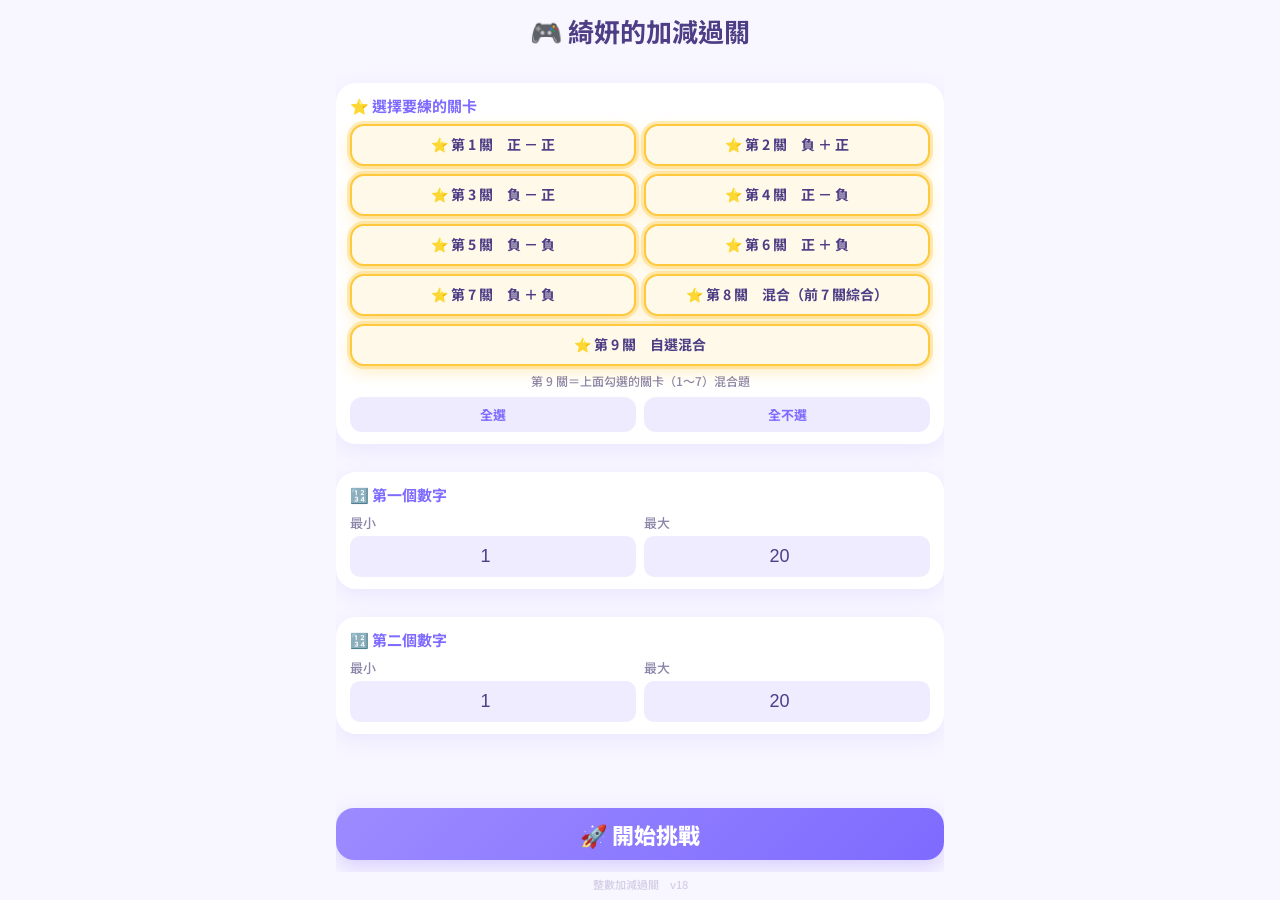
==== commit 35a4f698: "v18：第9關混合來源改用主清單勾選的關卡，移除獨立題型選擇器 - 勾選 1~7 中的哪幾關，第9關就混合那幾關（例：勾1,5,6+第9關 → 第9關出1/5/6混合） - 沒勾任何 1~7（只勾8/" ====
--- a/level.html
+++ b/level.html
@@ -30,10 +30,7 @@
       <div class="card">
         <h2>⭐ 選擇要練的關卡</h2>
         <div id="levels-select" class="levels-select"></div>
-        <div id="mix-wrap" class="mix-wrap" hidden>
-          <div class="mix-label">🎲 第 9 關混哪些題型</div>
-          <div id="mix-select" class="mix-select"></div>
-        </div>
+        <p class="mix-note">第 9 關＝上面勾選的關卡（1～7）混合題</p>
         <div class="levels-actions">
           <button type="button" class="mini-btn" id="lvl-all">全選</button>
           <button type="button" class="mini-btn" id="lvl-none">全不選</button>
--- a/cute.css
+++ b/cute.css
@@ -73,17 +73,8 @@
 }
 .lvl-toggle input:active + span { transform: scale(.97); }
 
-/* 第 9 關：自選混合題型選擇器 */
-.mix-wrap { margin-top: 8px; padding-top: 8px; border-top: 1px dashed var(--line); }
-.mix-label { font-size: 13px; font-weight: 700; color: var(--accent2); margin-bottom: 6px; }
-.mix-select { display: flex; flex-wrap: wrap; gap: 6px; }
-.mix-toggle { position: relative; }
-.mix-toggle input { position: absolute; opacity: 0; }
-.mix-toggle span {
-  display: block; padding: 6px 10px; font-size: 13px; font-weight: 700;
-  background: #FFFFFF; border: 1px solid var(--line); border-radius: 10px; color: #6E639E;
-}
-.mix-toggle input:checked + span { background: #FFF9EA; border-color: var(--gold); color: var(--text); }
+/* 第 9 關說明 */
+.mix-note { margin: 6px 0 0; font-size: 12px; color: var(--muted); text-align: center; }
 
 /* 進度／狀態列：字大一點好讀 */
 .progress-wrap { background: #EAE4FF; height: 10px; }
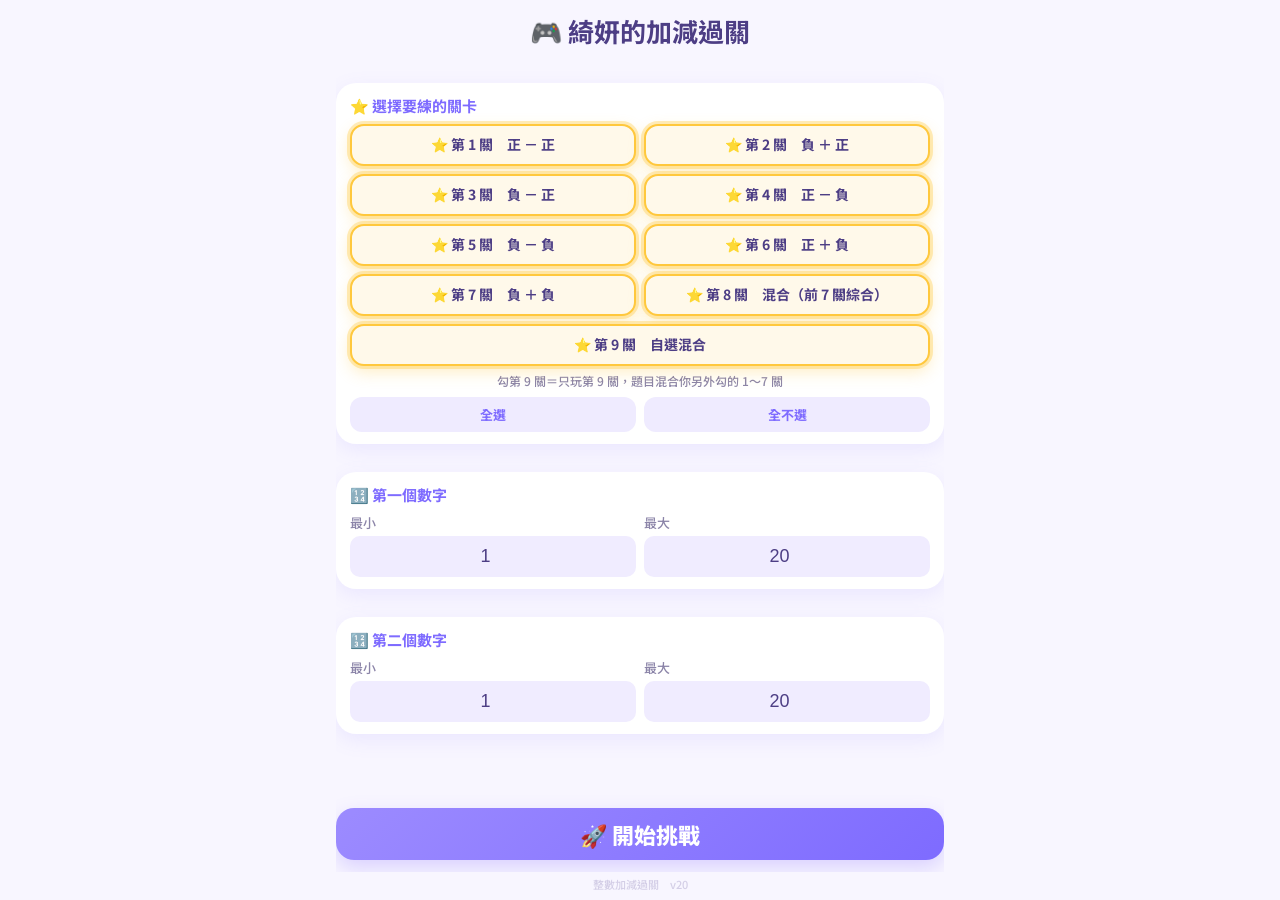
==== commit bc46a5da: "v20：勾第9關＝只玩第9關（混合另外勾的1~7關），不再逐關走完 - 勾了第9關時 plan 只放第9關，customMix＝同時勾選的 1~7 關 - 未勾第9關則維持照勾選依序玩 - 紀錄選擇關" ====
--- a/level.html
+++ b/level.html
@@ -30,7 +30,7 @@
       <div class="card">
         <h2>⭐ 選擇要練的關卡</h2>
         <div id="levels-select" class="levels-select"></div>
-        <p class="mix-note">第 9 關＝上面勾選的關卡（1～7）混合題</p>
+        <p class="mix-note">勾第 9 關＝只玩第 9 關，題目混合你另外勾的 1～7 關</p>
         <div class="levels-actions">
           <button type="button" class="mini-btn" id="lvl-all">全選</button>
           <button type="button" class="mini-btn" id="lvl-none">全不選</button>
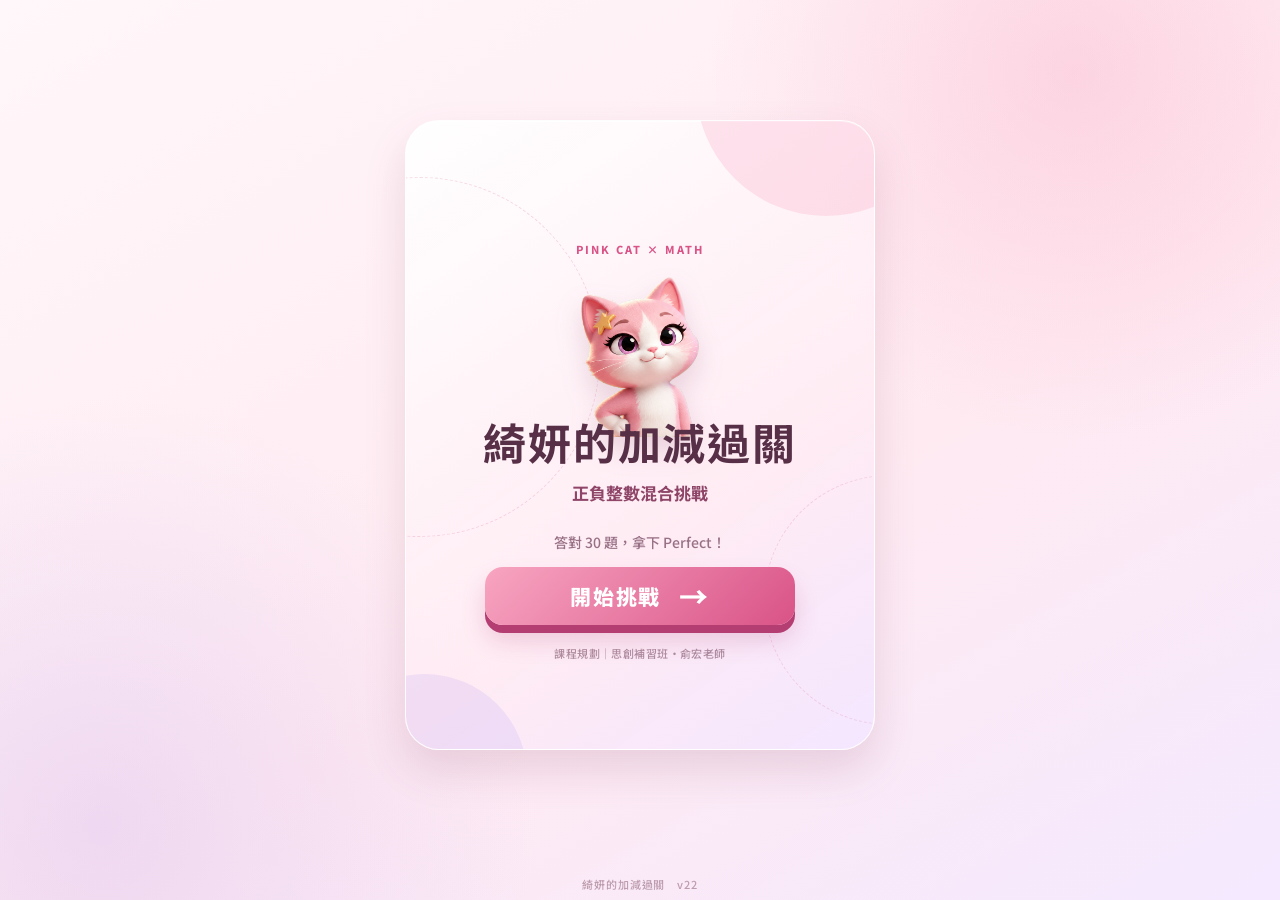
==== commit ddfaa562: "Refresh Qiyan theme and add practice reminder" ====
--- a/level.html
+++ b/level.html
@@ -3,12 +3,29 @@
 <head>
   <meta charset="UTF-8" />
   <meta name="viewport" content="width=device-width, initial-scale=1.0, viewport-fit=cover, maximum-scale=1.0, user-scalable=no" />
-  <meta name="theme-color" content="#8B7BFF" />
+  <meta name="theme-color" content="#F05B93" />
   <title>綺妍-整數加減過關</title>
+  <meta name="description" content="PINK CAT × MATH｜綺妍的正負整數混合挑戰，答對 30 題拿下 Perfect！" />
+
+  <link rel="canonical" href="https://waaamath.github.io/math-drill-pwa/level.html" />
+  <meta property="og:type" content="website" />
+  <meta property="og:locale" content="zh_TW" />
+  <meta property="og:site_name" content="綺妍的加減過關" />
+  <meta property="og:title" content="綺妍的加減過關｜整數混合挑戰" />
+  <meta property="og:description" content="正負整數混合挑戰，答對 30 題，拿下 Perfect！" />
+  <meta property="og:url" content="https://waaamath.github.io/math-drill-pwa/level.html" />
+  <meta property="og:image" content="https://waaamath.github.io/math-drill-pwa/icons/social-preview-level-v22.png" />
+  <meta property="og:image:width" content="1200" />
+  <meta property="og:image:height" content="630" />
+  <meta property="og:image:alt" content="綺妍的加減過關粉色貓咪數學挑戰縮圖" />
+  <meta name="twitter:card" content="summary_large_image" />
+  <meta name="twitter:title" content="綺妍的加減過關｜整數混合挑戰" />
+  <meta name="twitter:description" content="正負整數混合挑戰，答對 30 題，拿下 Perfect！" />
+  <meta name="twitter:image" content="https://waaamath.github.io/math-drill-pwa/icons/social-preview-level-v22.png" />
 
   <link rel="manifest" href="manifest-level.webmanifest" />
-  <link rel="icon" type="image/svg+xml" href="icons/icon-level.svg" />
-  <link rel="apple-touch-icon" href="icons/icon-level-192.png" />
+  <link rel="icon" type="image/png" href="icons/icon-level-192.png?v=22" />
+  <link rel="apple-touch-icon" href="icons/icon-level-192.png?v=22" />
   <meta name="apple-mobile-web-app-capable" content="yes" />
   <meta name="apple-mobile-web-app-status-bar-style" content="black-translucent" />
   <meta name="apple-mobile-web-app-title" content="綺妍過關" />
@@ -25,36 +42,19 @@
 
     <!-- ===== 設定畫面 ===== -->
     <section id="setup" class="screen active">
-      <h1>🎮 綺妍的加減過關</h1>
-
-      <div class="card">
-        <h2>⭐ 選擇要練的關卡</h2>
-        <div id="levels-select" class="levels-select"></div>
-        <p class="mix-note">勾第 9 關＝只玩第 9 關，題目混合你另外勾的 1～7 關</p>
-        <div class="levels-actions">
-          <button type="button" class="mini-btn" id="lvl-all">全選</button>
-          <button type="button" class="mini-btn" id="lvl-none">全不選</button>
+      <div class="challenge-hero">
+        <div class="hero-tag">PINK CAT × MATH</div>
+        <div class="hero-orbit orbit-one"></div>
+        <div class="hero-orbit orbit-two"></div>
+        <div class="hero-icon" aria-label="妍妍貓">
+          <img src="icons/mascot-idle.png" alt="妍妍貓">
         </div>
+        <h1>綺妍的加減過關</h1>
+        <p class="hero-lead">正負整數混合挑戰</p>
+        <p class="hero-note">答對 30 題，拿下 Perfect！</p>
+        <button id="start-btn" class="primary hero-start">開始挑戰 <span>→</span></button>
+        <p class="hero-credit">課程規劃｜思創補習班・俞宏老師</p>
       </div>
-
-      <div class="card">
-        <h2>🔢 第一個數字</h2>
-        <div class="range-row">
-          <label>最小 <input type="number" id="minA" value="1"></label>
-          <label>最大 <input type="number" id="maxA" value="20"></label>
-        </div>
-      </div>
-
-      <div class="card">
-        <h2>🔢 第二個數字</h2>
-        <div class="range-row">
-          <label>最小 <input type="number" id="minB" value="1"></label>
-          <label>最大 <input type="number" id="maxB" value="20"></label>
-        </div>
-      </div>
-
-      <p id="setup-error" class="error"></p>
-      <button id="start-btn" class="primary big">🚀 開始挑戰</button>
     </section>
 
     <!-- ===== 過關畫面 ===== -->
@@ -65,7 +65,6 @@
         <span id="progress-text">連續 0 / 30</span>
       </header>
 
-      <div id="level-banner" class="level-banner"></div>
       <div id="review-panel" class="review-panel" hidden></div>
 
       <div class="question-area">
@@ -96,14 +95,28 @@
     <!-- ===== 結果畫面 ===== -->
     <section id="result" class="screen">
       <div id="mascot-win" class="mascot-win"></div>
+      <div class="result-kicker">MISSION REPORT</div>
       <h1 id="result-title">練習結束</h1>
       <div id="score" class="score"></div>
       <div id="score-detail" class="score-detail"></div>
       <div id="record-status" class="record-status"></div>
+      <p class="result-credit">課程規劃｜思創補習班・俞宏老師</p>
       <div id="wrong-list" class="wrong-list"></div>
-      <button id="again-btn" class="primary big">再一次</button>
-      <button id="home-btn" class="ghost big">回設定</button>
+      <button id="again-btn" class="primary big">再次挑戰</button>
+      <button id="home-btn" class="ghost big">返回首頁</button>
     </section>
+
+    <div id="practice-reminder" class="practice-reminder" role="dialog" aria-modal="true" aria-labelledby="practice-reminder-title" hidden>
+      <div class="practice-reminder-card">
+        <div id="reminder-mascot" class="reminder-mascot"></div>
+        <div class="practice-reminder-kicker">15 MINUTES COMPLETE</div>
+        <h2 id="practice-reminder-title">今天練習得很棒！</h2>
+        <p>你已經認真練習 15 分鐘，很棒！</p>
+        <p class="practice-reminder-note">今天可以休息了<br>明天我們繼續。</p>
+        <button id="rest-today-btn" class="primary reminder-primary">結束今天的練習</button>
+        <button id="keep-practicing-btn" class="ghost reminder-secondary">我想再練一下</button>
+      </div>
+    </div>
 
     <footer id="app-version" class="app-version"></footer>
 
--- a/cute.css
+++ b/cute.css
@@ -1,168 +1,181 @@
-/* ===== 綺妍版：奶油紫 × 白 × 馬卡龍（只套用在過關頁）=====
-   目標：像文具店的可愛學習 App，乾淨溫柔、有闖關遊戲感 */
+/* 綺妍的加減過關：粉色貓咪數學挑戰 */
 :root {
-  --bg: #F8F6FF;
-  --card: #FFFFFF;
-  --card2: #F0ECFF;
-  --accent: #8B7BFF;
-  --accent2: #7E6BFF;
-  --text: #4D3E85;      /* 標題／重點字 */
-  --muted: #8B84A8;     /* 次要字 */
-  --ok: #3FBE7A;
-  --bad: #F5738C;
-  --gold: #FFC83D;      /* 選取強調 */
-  --line: #E9E3FF;      /* 邊框 */
-  --radius: 20px;
+  --cream: #FFF9FB;
+  --blush: #FFEAF1;
+  --pink-100: #FFD7E5;
+  --pink-300: #F8A5C1;
+  --pink-500: #EE6F9E;
+  --pink-600: #D95387;
+  --berry: #8E4568;
+  --plum: #563248;
+  --lavender: #C8AEF2;
+  --mint: #70CDB9;
+  --yellow: #FFD36E;
+  --bad: #E75773;
+  --muted: #A47C90;
+  --line: rgba(193, 105, 143, .22);
+  --shadow: 0 20px 42px rgba(138, 67, 101, .16);
 }
 
 html, body {
-  background: var(--bg);
-  color: #666666;
+  background:
+    radial-gradient(circle at 84% 8%, rgba(248, 165, 193, .35), transparent 27%),
+    radial-gradient(circle at 8% 92%, rgba(200, 174, 242, .3), transparent 30%),
+    linear-gradient(150deg, #FFF7FA 0%, #FFEAF1 58%, #F4E9FF 100%);
+  color: var(--plum);
   font-family: "Noto Sans TC", -apple-system, "PingFang TC", "Microsoft JhengHei", sans-serif;
   font-weight: 500;
 }
 
-h1 { color: var(--text); font-weight: 700; }
-h2 { color: var(--accent2); font-weight: 700; }
+#app { max-width: 680px; padding: env(safe-area-inset-top) 16px env(safe-area-inset-bottom); }
+.screen { padding: 10px 0 12px; gap: 10px; }
+button { font-family: inherit; }
+.app-version { color: #A47C90; opacity: .7; letter-spacing: .08em; }
 
-/* 卡片：白底、圓角 20、柔和陰影 */
-.card {
-  background: var(--card);
-  border-radius: var(--radius);
-  box-shadow: 0 6px 20px rgba(139, 123, 255, .12);
-  padding: 12px 14px;
+/* 首頁 */
+#setup { align-items: center; justify-content: center; overflow: hidden; touch-action: none; }
+.challenge-hero {
+  position: relative; width: min(100%, 470px); min-height: min(630px, 84dvh); overflow: hidden;
+  display: flex; flex-direction: column; align-items: center; justify-content: center;
+  padding: clamp(34px, 7vh, 66px) 28px 32px; border: 1px solid rgba(255,255,255,.9);
+  border-radius: 34px; text-align: center;
+  background:
+    linear-gradient(145deg, rgba(255,255,255,.97), rgba(255,235,243,.96) 62%, rgba(243,230,255,.95));
+  box-shadow: var(--shadow), inset 0 1px rgba(255,255,255,.9);
 }
+.challenge-hero::before, .challenge-hero::after { content: ""; position: absolute; border-radius: 50%; pointer-events: none; }
+.challenge-hero::before { width: 260px; height: 260px; top: -165px; right: -82px; background: rgba(248, 165, 193, .28); }
+.challenge-hero::after { width: 205px; height: 205px; bottom: -130px; left: -84px; background: rgba(200, 174, 242, .25); }
+.hero-tag { position: relative; z-index: 2; color: var(--pink-600); font-size: 11px; font-weight: 800; letter-spacing: .18em; }
+.hero-icon {
+  position: relative; z-index: 2; width: 118px; height: 118px; margin: 20px 0 15px;
+  display: grid; place-items: center;
+  filter: drop-shadow(0 13px 13px rgba(139,65,100,.18));
+}
+.hero-icon img { width: 100%; height: 100%; display: block; object-fit: contain; }
+.challenge-hero h1 { position: relative; z-index: 2; margin: 0; color: #573047; font-size: clamp(31px, 5.5vh, 43px); letter-spacing: .04em; }
+.hero-lead { position: relative; z-index: 2; margin: 8px 0 0; color: var(--berry); font-size: 17px; font-weight: 700; }
+.hero-note { position: relative; z-index: 2; margin: 27px 0 15px; color: #987186; font-size: 14px; }
+.hero-start, .primary {
+  border: 0; color: #fff; font-weight: 800;
+  background: linear-gradient(135deg, var(--pink-300), var(--pink-600));
+  box-shadow: 0 8px 0 #B43E72, 0 15px 25px rgba(177,57,109,.2);
+  transition: transform .12s ease, box-shadow .12s ease, filter .15s;
+}
+.hero-start {
+  position: relative; z-index: 2; width: min(100%, 310px); height: 58px; padding: 0 20px;
+  display: flex; align-items: center; justify-content: center; gap: 18px;
+  border-radius: 18px; font-size: 21px; letter-spacing: .08em;
+}
+.hero-start span { font-size: 29px; line-height: 1; }
+.hero-credit { position: relative; z-index: 2; margin: 20px 0 0; color: rgba(119, 74, 96, .58); font-size: 11px; letter-spacing: .04em; }
+.primary:hover { filter: brightness(1.04); transform: translateY(-2px); }
+.primary:active { transform: translateY(6px); box-shadow: 0 2px 0 #B43E72, 0 7px 14px rgba(177,57,109,.15); }
+.orbit-one, .orbit-two { position: absolute; z-index: 0; border: 1px dashed rgba(222,131,169,.28); border-radius: 50%; pointer-events: none; }
+.orbit-one { width: 360px; height: 360px; top: 56px; left: -166px; }
+.orbit-two { width: 250px; height: 250px; bottom: 24px; right: -140px; }
 
-/* 主按鈕：漸層、圓角 18、hover 上浮、按下微縮 */
-.primary {
-  background: linear-gradient(135deg, #9C8BFF, #7E6BFF);
-  border-radius: 18px;
-  box-shadow: 0 8px 20px rgba(128, 98, 255, .25);
-  transition: transform .12s ease, filter .15s, box-shadow .15s;
+/* 答題頁 */
+#quiz { overflow: hidden; touch-action: none; }
+.quiz-top { min-height: 43px; padding: 5px 8px; display: flex; align-items: center; gap: 11px; border: 1px solid var(--line); border-radius: 16px; background: rgba(255,255,255,.68); box-shadow: 0 8px 18px rgba(138,67,101,.08); }
+#quit-btn { width: 31px; height: 31px; padding: 0; border: 1px solid rgba(193,105,143,.28); border-radius: 10px; color: var(--berry); background: rgba(255,255,255,.7); font-size: 17px; }
+.progress-wrap { height: 9px; flex: 1; overflow: hidden; border-radius: 99px; background: rgba(235,156,188,.22); box-shadow: inset 0 1px 3px rgba(112,55,80,.1); }
+#progress-bar { height: 100%; width: 0; border-radius: inherit; background: linear-gradient(90deg, #F7A3C0, #E96095); box-shadow: 0 0 12px rgba(238,111,158,.3); transition: width .3s ease; }
+#progress-text { min-width: 90px; color: var(--berry); font-size: 12px; font-weight: 800; text-align: right; white-space: nowrap; }
+
+.question-area { position: relative; justify-content: center; padding: 8px 0; }
+.question-area::before { content: "CAT MATH"; position: absolute; top: 4%; color: rgba(197,105,144,.42); font-size: 10px; font-weight: 800; letter-spacing: .2em; }
+.mascot { width: clamp(72px, 12vh, 96px); margin: 8px auto 4px; flex-shrink: 0; filter: drop-shadow(0 8px 10px rgba(160,75,112,.16)); }
+.mascot img { width: 100%; height: auto; display: block; animation: bob 2.5s ease-in-out infinite; transform-origin: 50% 100%; }
+.mascot.react img { animation: hop .52s ease; }.mascot.react-big img { animation: hop-big .66s ease; }
+.question { color: #573047; font-size: clamp(31px, 6.2vh, 49px); font-weight: 800; line-height: 1.18; letter-spacing: .035em; text-shadow: 0 3px 10px rgba(154,76,110,.1); }
+.answer-box {
+  min-width: 190px; max-width: 300px; height: clamp(52px, 7.5vh, 64px); margin: 12px auto 0;
+  display: flex; align-items: center; justify-content: center; padding: 0 18px;
+  color: #C64E81; font-size: clamp(30px, 5.6vh, 42px); font-weight: 800;
+  border: 2px solid rgba(226,121,164,.38); border-radius: 18px;
+  background: rgba(255,255,255,.8);
+  box-shadow: inset 0 0 0 4px rgba(255,199,220,.12), 0 10px 22px rgba(153,73,108,.1);
 }
-.primary:hover { filter: brightness(1.06); transform: translateY(-2px); box-shadow: 0 12px 24px rgba(128, 98, 255, .3); }
-.primary:active { background: linear-gradient(135deg, #9C8BFF, #7E6BFF); transform: scale(.97); }
+.answer-box .placeholder { color: #B58A9F; font-size: 16px; font-weight: 700; }
+.answer-box.ok { border-color: var(--mint); box-shadow: 0 0 0 4px rgba(112,205,185,.14), 0 0 22px rgba(112,205,185,.2); animation: pop .4s ease; }
+.answer-box.bad { border-color: var(--bad); box-shadow: 0 0 0 4px rgba(231,87,115,.1); animation: shake .4s ease; }
+.feedback { min-height: 23px; margin-top: 6px; color: var(--berry); font-size: clamp(14px, 2.5vh, 17px); font-weight: 800; letter-spacing: .03em; }
+.feedback.ok { color: #389D89; }.feedback.bad { color: var(--bad); }
 
-/* 次要／幽靈按鈕 */
-.ghost { color: #B0A8CE; }
-.ghost.big { border: 2px solid var(--line); border-radius: 16px; }
-.mini-btn { background: #EFEBFF; color: var(--accent2); font-weight: 700; border-radius: 12px; transition: transform .1s; }
-.mini-btn:active { transform: scale(.96); }
+.keypad { gap: 8px; margin: 5px 0 4px; }
+.key {
+  height: clamp(43px, 6.8vh, 56px); padding: 0; color: #6D3A55; font-size: clamp(20px, 3.4vh, 27px); font-weight: 800;
+  border: 1px solid rgba(218,128,164,.2); border-radius: 15px;
+  background: linear-gradient(145deg, #FFFFFF, #FFF0F5);
+  box-shadow: 0 4px 0 #E9BDD0, 0 7px 13px rgba(144,70,102,.1); transition: transform .09s, box-shadow .09s, filter .1s;
+}
+.key.sign, .key.back { color: #C34B7D; background: linear-gradient(145deg, #FFE6EF, #FAD2E1); }
+.key:active { transform: translateY(4px); box-shadow: 0 1px 0 #E9BDD0, 0 3px 7px rgba(144,70,102,.08); filter: brightness(.99); }
+.big { height: clamp(48px, 7.1vh, 56px); border-radius: 16px; font-size: clamp(18px, 2.9vh, 21px); letter-spacing: .1em; }
+#submit-btn { margin-top: 2px; }
 
-/* 輸入框：淺紫底、Focus 紫框 */
-.range-row input {
-  background: var(--card2); color: var(--text); border: 2px solid transparent;
-  transition: border-color .15s;
-}
-.range-row input:focus { outline: none; border-color: var(--accent); }
-
-/* 關卡選擇：未選白底細框；選取黃框＋淡發光、加大 */
-.levels-select { gap: 8px; }
-.lvl-toggle.full { grid-column: 1 / -1; }        /* 第 9 關整排 */
-.lvl-toggle span {
-  background: #FFFFFF; color: #6E639E; border: 1px solid var(--line);
-  border-radius: 14px; font-weight: 700; font-size: 14px; line-height: 1.25;
-  min-height: 42px; display: flex; flex-direction: column;
-  align-items: center; justify-content: center; padding: 5px 4px;
-  box-shadow: 0 3px 10px rgba(139, 123, 255, .08);
-  transition: transform .1s;
-}
-.lvl-toggle input:checked + span {
-  background: #FFF9EA; color: var(--text); border: 2px solid var(--gold);
-  box-shadow: 0 0 0 3px rgba(255, 200, 61, .35), 0 6px 16px rgba(255, 200, 61, .3);
-}
-.lvl-toggle input:active + span { transform: scale(.97); }
-
-/* 第 9 關說明 */
-.mix-note { margin: 6px 0 0; font-size: 12px; color: var(--muted); text-align: center; }
-
-/* 進度／狀態列：字大一點好讀 */
-.progress-wrap { background: #EAE4FF; height: 10px; }
-#progress-bar { background: linear-gradient(90deg, #9C8BFF, #7E6BFF); }
-#progress-text { color: var(--muted); font-size: 13px; font-weight: 600; min-width: auto; white-space: nowrap; }
-#quit-btn { color: #B0A8CE; }
-
-/* 關卡橫幅 */
-.level-banner {
-  background: #FFFFFF; border: 2px solid var(--gold);
-  border-radius: 14px; color: var(--text);
-  box-shadow: 0 4px 14px rgba(139, 123, 255, .15);
-  padding: 6px 12px;
-}
-.level-banner .sub { color: var(--muted); }
-
-/* 題目：加大成為主視覺 */
-.question { color: var(--text); font-size: clamp(28px, 5.5vh, 44px); }
-
-/* 答案框與提示 */
-.answer-box {
-  background: #FFFFFF; border: 3px solid var(--line); color: var(--text);
-  box-shadow: 0 6px 18px rgba(139, 123, 255, .15);
-}
-.answer-box .placeholder { font-size: 18px; color: #B9B0DA; font-weight: 500; }
-.answer-box.ok { border-color: var(--ok); animation: pop .4s ease; }
-.answer-box.bad { border-color: var(--bad); animation: shake .4s ease; }
-@keyframes pop { 0% { transform: scale(1); } 40% { transform: scale(1.12); } 100% { transform: scale(1); } }
-@keyframes shake { 0%,100% { transform: translateX(0); } 25% { transform: translateX(-6px); } 75% { transform: translateX(6px); } }
-
-/* 回饋文字 */
-.feedback { font-weight: 700; }
-.feedback.ok { color: var(--ok); }
-.feedback.bad { color: var(--bad); }
-
-/* 數字鍵盤：白底淡紫框，按下淡紫底 */
-.key {
-  background: #FFFFFF; color: var(--text); border: 1.5px solid var(--line);
-  border-radius: 14px; font-weight: 700;
-  box-shadow: 0 3px 8px rgba(139, 123, 255, .10);
-  transition: transform .08s, background .1s;
-}
-.key:active { transform: scale(.95); background: #EFEAFF; border-color: #D8CCFF; }
-.key.sign, .key.back { background: #F3EFFF; }
-
-/* 錯題複習面板 */
-.review-panel { background: #FFF3F6; border: 2px solid #F7A8BE; }
-.review-title { color: #E8698A; }
-.rv-item { background: #FBEFF3; color: #C084A0; }
-.rv-item.rv-current { color: var(--text); border-color: var(--accent2); }
-.rv-item.rv-done { color: var(--ok); }
+/* 錯題練習 */
+.review-panel { padding: 9px 10px; border: 1px solid rgba(231,87,115,.45); border-radius: 15px; background: rgba(255,232,239,.9); box-shadow: 0 7px 18px rgba(142,69,104,.08); }
+.review-title { margin-bottom: 7px; color: #B43F6D; font-size: 13px; font-weight: 800; letter-spacing: .06em; text-align: center; }
+.review-title span { display: block; margin-top: 2px; color: #A97C90; font-size: 11px; font-weight: 500; letter-spacing: 0; }
+.review-items { display: flex; flex-wrap: wrap; justify-content: center; gap: 6px; }
+.rv-item { padding: 4px 8px; color: #AE7D91; font-size: 12px; font-weight: 700; border: 1px solid rgba(193,105,143,.12); border-radius: 8px; background: rgba(255,255,255,.66); }
+.rv-item.rv-current { color: #753B56; border-color: var(--pink-500); box-shadow: 0 0 0 2px rgba(238,111,158,.12); }
+.rv-item.rv-done { color: #389D89; border-color: rgba(112,205,185,.3); }
 
 /* 結果頁 */
-.score { color: var(--accent2); }
-.score-detail { color: #666666; }
-.record-status.ok { color: var(--ok); }
-.record-status.bad { color: var(--bad); }
-.wrong-list { box-shadow: 0 3px 10px rgba(139, 123, 255, .1); }
+#result { align-items: center; justify-content: center; overflow-y: auto; text-align: center; }
+.mascot-win { width: clamp(94px, 14vh, 126px); margin: 0 auto 2px; filter: drop-shadow(0 10px 13px rgba(160,75,112,.16)); }
+.mascot-win img { width: 100%; height: auto; display: block; animation: hop-big .7s ease; transform-origin: 50% 100%; }
+.result-kicker { margin-top: 4px; color: var(--pink-600); font-size: 11px; font-weight: 800; letter-spacing: .18em; }
+#result-title { margin: 2px 0 0; color: #573047; font-size: clamp(28px, 4.8vh, 39px); letter-spacing: .06em; }
+.score { color: var(--pink-600); font-size: clamp(42px, 7vh, 58px); font-weight: 800; letter-spacing: .08em; text-shadow: 0 5px 14px rgba(217,83,135,.16); }
+.score-detail { width: 100%; padding: 12px 16px; color: #74465E; font-size: 15px; line-height: 1.65; border: 1px solid var(--line); border-radius: 16px; background: rgba(255,255,255,.68); }
+.record-status { min-height: 16px; color: var(--muted); font-size: 12px; }.record-status.ok { color: #389D89; }.record-status.bad { color: var(--bad); }
+.result-credit { margin: -4px 0 0; color: rgba(119,74,96,.57); font-size: 11px; letter-spacing: .04em; }
+.wrong-list { width: 100%; max-height: 27vh; margin: 0; padding: 1px; display: flex; flex-direction: column; gap: 7px; overflow-y: auto; touch-action: pan-y; }
+.wrong-item { padding: 10px 13px; display: flex; justify-content: space-between; gap: 8px; color: #74465E; font-size: 15px; border: 1px solid rgba(218,128,164,.18); border-radius: 12px; background: rgba(255,255,255,.68); }
+.wrong-item.clear { justify-content: center; color: #389D89; }.wrong-item .you { color: var(--bad); }.wrong-item .correct { color: #389D89; font-weight: 800; }
+.ghost { border: 1px solid rgba(193,105,143,.3); color: #74465E; background: rgba(255,255,255,.44); }.ghost.big { border-radius: 16px; }
 
-.app-version { color: #B7AFD4; }
+/* 15 分鐘休息提醒 */
+.practice-reminder[hidden] { display: none; }
+.practice-reminder {
+  position: fixed; z-index: 2000; inset: 0; padding: 20px;
+  display: flex; align-items: center; justify-content: center;
+  background: rgba(99, 49, 74, .28); backdrop-filter: blur(9px); -webkit-backdrop-filter: blur(9px);
+}
+.practice-reminder-card {
+  width: min(100%, 410px); padding: 25px 24px 23px; text-align: center;
+  border: 1px solid rgba(255,255,255,.95); border-radius: 28px;
+  background: linear-gradient(150deg, #FFFDFE, #FFEAF2 72%, #F4E9FF);
+  box-shadow: 0 24px 60px rgba(112,48,78,.24);
+}
+.reminder-mascot { width: 112px; height: 116px; margin: -8px auto 0; display: grid; place-items: center; }
+.reminder-mascot img { width: 100%; height: 100%; object-fit: contain; animation: hop .62s ease; }
+.practice-reminder-kicker { margin-top: 2px; color: var(--pink-600); font-size: 10px; font-weight: 800; letter-spacing: .16em; }
+.practice-reminder-card h2 { margin: 7px 0 12px; color: #573047; font-size: 26px; font-weight: 800; }
+.practice-reminder-card p { margin: 0; color: #80556A; font-size: 16px; font-weight: 700; line-height: 1.65; }
+.practice-reminder-card .practice-reminder-note { margin-top: 7px; color: #B44D78; font-size: 18px; }
+.reminder-primary, .reminder-secondary {
+  width: 100%; height: 52px; margin-top: 17px; border-radius: 15px; font-size: 17px; font-weight: 800;
+}
+.reminder-secondary { margin-top: 12px; border: 1px solid rgba(193,105,143,.28); }
 
-/* 吉祥物：妍妍貓 */
-.mascot { width: clamp(48px, 8.5vh, 64px); margin: 0 auto 2px; flex-shrink: 0; }
-.mascot svg { width: 100%; height: auto; display: block; animation: bob 2.4s ease-in-out infinite; transform-origin: 50% 100%; }
-.mascot.react svg { animation: hop .5s ease; }
-.mascot.react-big svg { animation: hop-big .6s ease; }
-.mascot-win { width: clamp(72px, 12vh, 100px); margin: 0 auto 4px; flex-shrink: 0; }
-.mascot-win svg { width: 100%; height: auto; display: block; animation: hop-big .7s ease; transform-origin: 50% 100%; }
+/* 動畫 */
+@keyframes pop { 0% { transform: scale(1); } 45% { transform: scale(1.1); } 100% { transform: scale(1); } }
+@keyframes shake { 0%,100% { transform: translateX(0); } 25% { transform: translateX(-7px); } 75% { transform: translateX(7px); } }
 @keyframes bob { 0%,100% { transform: translateY(0); } 50% { transform: translateY(-6px); } }
-@keyframes hop {
-  0% { transform: translateY(0) scale(1); }
-  30% { transform: translateY(-18px) scale(1.08, .94); }
-  60% { transform: translateY(0) scale(.96, 1.04); }
-  100% { transform: translateY(0) scale(1); }
-}
-@keyframes hop-big {
-  0% { transform: translateY(0) scale(1) rotate(0); }
-  25% { transform: translateY(-28px) scale(1.14, .9) rotate(-6deg); }
-  55% { transform: translateY(0) scale(.92, 1.08) rotate(4deg); }
-  75% { transform: translateY(-8px) scale(1.03) rotate(0); }
-  100% { transform: translateY(0) scale(1); }
-}
-
-/* Confetti（全破時） */
-.confetti-piece {
-  position: fixed; top: -20px; width: 10px; height: 14px; border-radius: 2px;
-  z-index: 999; pointer-events: none;
-  animation: confetti-fall 2.2s linear forwards;
-}
+@keyframes hop { 0% { transform: translateY(0) scale(1); } 35% { transform: translateY(-16px) scale(1.08,.94); } 70% { transform: translateY(0) scale(.95,1.05); } 100% { transform: translateY(0) scale(1); } }
+@keyframes hop-big { 0% { transform: translateY(0) scale(1) rotate(0); } 25% { transform: translateY(-25px) scale(1.13,.9) rotate(-5deg); } 58% { transform: translateY(0) scale(.93,1.07) rotate(4deg); } 100% { transform: translateY(0) scale(1) rotate(0); } }
+.confetti-piece { position: fixed; top: -20px; z-index: 999; width: 9px; height: 15px; border-radius: 2px; pointer-events: none; animation: confetti-fall 2.2s linear forwards; }
 @keyframes confetti-fall { to { top: 105vh; transform: rotate(720deg); } }
 
+@media (max-height: 680px) {
+  .challenge-hero { min-height: min(550px, 82dvh); padding-top: 26px; padding-bottom: 24px; }
+  .hero-icon { width: 94px; height: 94px; margin: 14px 0 11px; }
+  .hero-note { margin-top: 18px; }
+  .mascot { margin-top: 5px; }
+  .question-area::before { display: none; }
+}
